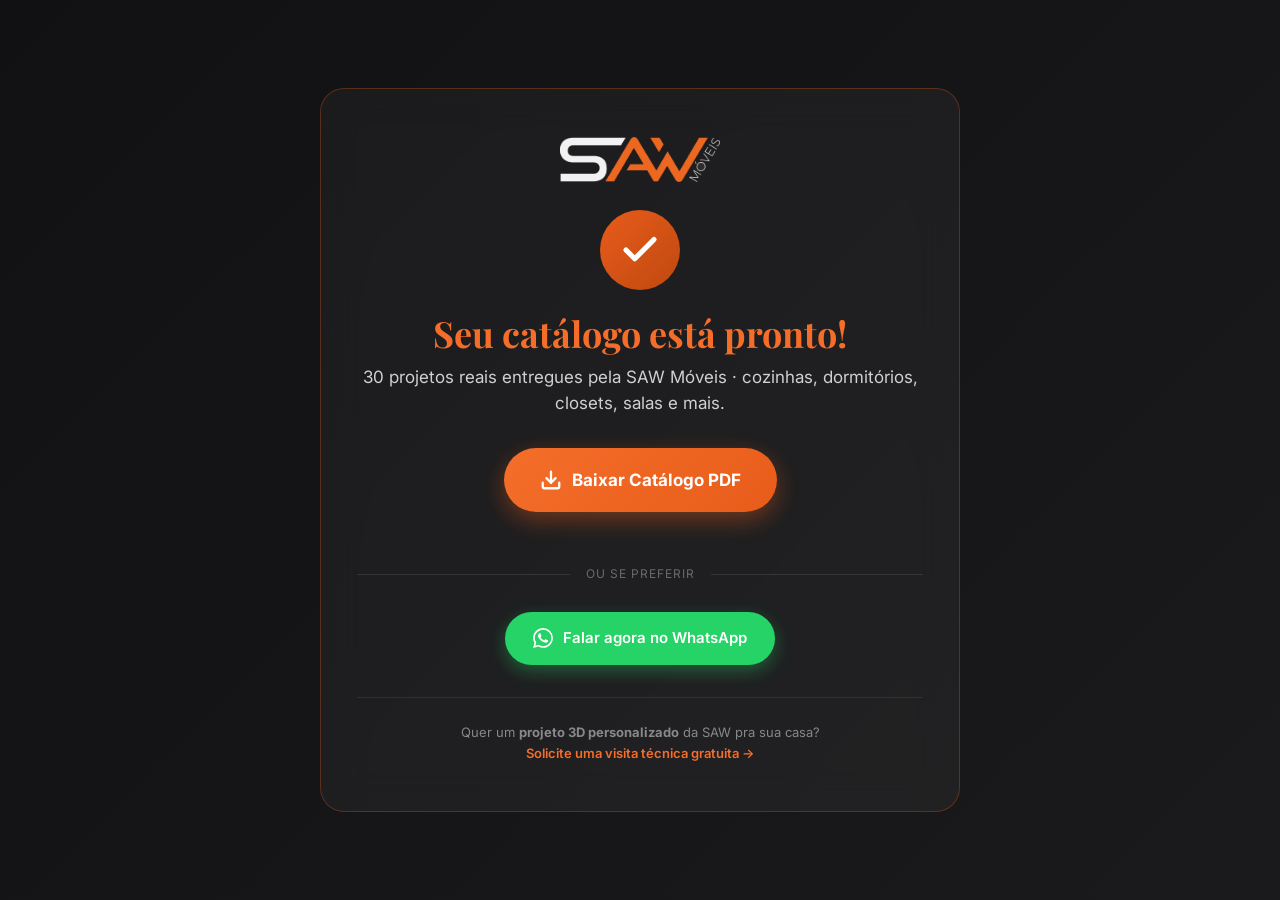
==== catalogo-saw.html @ 10cc6a5c "Initial commit: site SAW Móveis + auto-deploy - index.html, obrigado.html, banner, catálogo HTML - s" ====
<!DOCTYPE html>
<html lang="pt-BR">
<head>
  <meta charset="UTF-8" />
  <meta name="viewport" content="width=device-width, initial-scale=1.0" />
  <title>Seu catálogo está pronto! | SAW Móveis</title>
  <meta name="description" content="Baixe agora o catálogo PDF com 30 projetos da SAW Móveis." />
  <meta name="robots" content="noindex, nofollow" />
  <link rel="icon" type="image/x-icon" href="assets/favicon.ico" />
  <link rel="stylesheet" href="style.css" />
  <link rel="preconnect" href="https://fonts.googleapis.com" />
  <link rel="preconnect" href="https://fonts.gstatic.com" crossorigin />
  <link href="https://fonts.googleapis.com/css2?family=Inter:wght@400;500;600;700;800&family=Playfair+Display:wght@700;800&display=swap" rel="stylesheet" />

  <script async src="https://www.googletagmanager.com/gtag/js?id=G-VTE07M6DXV"></script>
  <script>
    window.dataLayer = window.dataLayer || [];
    function gtag(){ dataLayer.push(arguments); }
    gtag('js', new Date());
    gtag('config', 'G-VTE07M6DXV');
  </script>
  <script>
    !function(f,b,e,v,n,t,s){if(f.fbq)return;n=f.fbq=function(){n.callMethod?
    n.callMethod.apply(n,arguments):n.queue.push(arguments)};if(!f._fbq)f._fbq=n;
    n.push=n;n.loaded=!0;n.version='2.0';n.queue=[];t=b.createElement(e);t.async=!0;
    t.src=v;s=b.getElementsByTagName(e)[0];s.parentNode.insertBefore(t,s)}(window,
    document,'script','https://connect.facebook.net/en_US/fbevents.js');
    fbq('init', '1781211002580448');
    fbq('track', 'PageView');
  </script>

  <style>
    body {
      font-family: 'Inter', sans-serif;
      background: linear-gradient(135deg, #111113 0%, #1A1A1C 100%);
      color: #F4F4F4;
      min-height: 100vh;
      display: flex;
      flex-direction: column;
      align-items: center;
      justify-content: center;
      padding: 20px;
      margin: 0;
    }
    .cat-card {
      max-width: 640px;
      width: 100%;
      background: rgba(255, 255, 255, 0.04);
      border: 1px solid rgba(232, 92, 26, 0.3);
      border-radius: 24px;
      padding: 48px 36px;
      text-align: center;
      backdrop-filter: blur(20px);
    }
    .cat-card__logo { max-width: 160px; margin: 0 auto 28px; display: block; }
    .cat-card__check {
      width: 80px; height: 80px; margin: 0 auto 24px;
      background: linear-gradient(135deg, #E85C1A 0%, #C04810 100%);
      border-radius: 50%;
      display: flex; align-items: center; justify-content: center;
      animation: pop 0.6s cubic-bezier(0.34, 1.56, 0.64, 1);
    }
    @keyframes pop {
      0% { transform: scale(0); }
      70% { transform: scale(1.1); }
      100% { transform: scale(1); }
    }
    h1 {
      font-family: 'Playfair Display', serif;
      font-size: 36px; font-weight: 700; margin: 0 0 12px;
      color: #F46E2A; line-height: 1.1;
    }
    .cat-card__sub {
      font-size: 17px; color: #d0d0d0; margin: 0 0 32px; line-height: 1.5;
    }
    .cat-btn {
      display: inline-flex; align-items: center; justify-content: center; gap: 10px;
      padding: 18px 36px;
      background: linear-gradient(135deg, #F46E2A, #E85C1A);
      color: white; text-decoration: none; border-radius: 50px;
      font-weight: 700; font-size: 17px; border: none; cursor: pointer;
      box-shadow: 0 8px 24px rgba(232,92,26,.4);
      transition: transform .2s, box-shadow .2s;
      margin-bottom: 24px;
    }
    .cat-btn:hover { transform: translateY(-2px); box-shadow: 0 12px 32px rgba(232,92,26,.55); }
    .cat-divider {
      display: flex; align-items: center; gap: 16px; color: #6A6A6A;
      margin: 28px 0; font-size: 12px; text-transform: uppercase; letter-spacing: 1px;
    }
    .cat-divider::before, .cat-divider::after {
      content: ''; flex: 1; height: 1px; background: rgba(255,255,255,.1);
    }
    .cat-whatsapp {
      display: inline-flex; align-items: center; gap: 10px;
      padding: 14px 28px;
      background: #25d366; color: white; text-decoration: none;
      border-radius: 50px; font-weight: 600; font-size: 15px;
      box-shadow: 0 6px 18px rgba(37,211,102,.35);
      transition: transform .2s;
    }
    .cat-whatsapp:hover { transform: translateY(-2px); }
    .cat-extras {
      margin-top: 32px; padding-top: 24px;
      border-top: 1px solid rgba(255,255,255,.08);
      font-size: 13px; color: #888; line-height: 1.6;
    }
    .cat-extras a { color: #F46E2A; text-decoration: none; font-weight: 600; }
  </style>
</head>
<body>

  <div class="cat-card">
    <img src="assets/logo-principal.png" alt="SAW Móveis" class="cat-card__logo" />

    <div class="cat-card__check">
      <svg width="42" height="42" viewBox="0 0 24 24" fill="none" stroke="white" stroke-width="3" stroke-linecap="round" stroke-linejoin="round">
        <polyline points="20 6 9 17 4 12"></polyline>
      </svg>
    </div>

    <h1>Seu catálogo está pronto<span id="nomeUser"></span>!</h1>
    <p class="cat-card__sub">
      30 projetos reais entregues pela SAW Móveis · cozinhas, dormitórios, closets, salas e mais.
    </p>

    <a href="catalogo-saw-moveis.pdf" download="Catalogo-SAW-Moveis.pdf" class="cat-btn" id="btnDownload">
      <svg width="22" height="22" viewBox="0 0 24 24" fill="none" stroke="currentColor" stroke-width="2.5" stroke-linecap="round" stroke-linejoin="round"><path d="M21 15v4a2 2 0 01-2 2H5a2 2 0 01-2-2v-4"/><polyline points="7 10 12 15 17 10"/><line x1="12" y1="15" x2="12" y2="3"/></svg>
      Baixar Catálogo PDF
    </a>

    <div class="cat-divider">ou se preferir</div>

    <a id="btnWhatsApp" href="https://wa.me/551134959479" target="_blank" rel="noopener" class="cat-whatsapp">
      <svg width="20" height="20" viewBox="0 0 24 24" fill="currentColor"><path d="M17.472 14.382c-.297-.149-1.758-.867-2.03-.967-.273-.099-.471-.148-.67.15-.197.297-.767.966-.94 1.164-.173.199-.347.223-.644.075-.297-.15-1.255-.463-2.39-1.475-.883-.788-1.48-1.761-1.653-2.059-.173-.297-.018-.458.13-.606.134-.133.298-.347.446-.52.149-.174.198-.298.298-.497.099-.198.05-.371-.025-.52-.075-.149-.669-1.612-.916-2.207-.242-.579-.487-.5-.669-.51-.173-.008-.371-.01-.57-.01-.198 0-.52.074-.792.372-.272.297-1.04 1.016-1.04 2.479 0 1.462 1.065 2.875 1.213 3.074.149.198 2.096 3.2 5.077 4.487.709.306 1.262.489 1.694.625.712.227 1.36.195 1.871.118.571-.085 1.758-.719 2.006-1.413.248-.694.248-1.289.173-1.413-.074-.124-.272-.198-.57-.347m-5.421 7.403h-.004a9.87 9.87 0 01-5.031-1.378l-.361-.214-3.741.982.998-3.648-.235-.374a9.86 9.86 0 01-1.51-5.26c.001-5.45 4.436-9.884 9.888-9.884 2.64 0 5.122 1.03 6.988 2.898a9.825 9.825 0 012.893 6.994c-.003 5.45-4.437 9.884-9.885 9.884m8.413-18.297A11.815 11.815 0 0012.05 0C5.495 0 .16 5.335.157 11.892c0 2.096.547 4.142 1.588 5.945L.057 24l6.305-1.654a11.882 11.882 0 005.683 1.448h.005c6.554 0 11.89-5.335 11.893-11.893a11.821 11.821 0 00-3.48-8.413z"/></svg>
      Falar agora no WhatsApp
    </a>

    <div class="cat-extras">
      Quer um <strong>projeto 3D personalizado</strong> da SAW pra sua casa?<br />
      <a href="/#formulario">Solicite uma visita técnica gratuita →</a>
    </div>
  </div>

  <script>
    /* Personaliza saudação se nome veio na URL */
    const params = new URLSearchParams(window.location.search);
    const nome = params.get('nome') || '';
    const email = params.get('email') || '';
    const tel = params.get('telefone') || '';
    if (nome && nome !== '(sem nome)') {
      document.getElementById('nomeUser').textContent = ', ' + nome.split(' ')[0];
    }

    /* Pré-preenche WhatsApp */
    let msg = 'Olá! Acabei de baixar o catálogo da SAW Móveis pelo site.\n\n';
    if (nome && nome !== '(sem nome)') msg += '*Nome:* ' + nome + '\n';
    if (email) msg += '*E-mail:* ' + email + '\n';
    if (tel) msg += '*WhatsApp:* ' + tel + '\n';
    msg += '\nGostaria de saber mais sobre um projeto pra minha casa.';
    document.getElementById('btnWhatsApp').href = 'https://wa.me/551134959479?text=' + encodeURIComponent(msg);

    /* Tracking download */
    document.getElementById('btnDownload').addEventListener('click', function() {
      if (typeof fbq !== 'undefined') fbq('trackCustom', 'CatalogDownloaded');
      if (typeof gtag !== 'undefined') gtag('event', 'catalog_pdf_downloaded');
    });

    /* Auto-trigger download em 1.5s pro usuário não precisar clicar */
    setTimeout(() => {
      const link = document.createElement('a');
      link.href = 'catalogo-saw-moveis.pdf';
      link.download = 'Catalogo-SAW-Moveis.pdf';
      link.click();
    }, 1500);
  </script>

</body>
</html>
---- style.css ----
/* =============================================
   SAW MÓVEIS — Design System
   Paleta oficial: laranja #E85C1A · escuro #1A1A1C
   ============================================= */

:root {
  /* Backgrounds escuros */
  --bg:      #111113;
  --bg-2:    #191919;
  --bg-3:    #212123;
  --bg-4:    #2A2A2C;

  /* Laranja oficial da marca */
  --orange:        #E85C1A;
  --orange-2:      #F46E2A;
  --orange-3:      #C04810;
  --orange-light:  #FF8B4E;
  --orange-glow:   rgba(232,92,26,.30);
  --orange-subtle: rgba(232,92,26,.10);
  --orange-border: rgba(232,92,26,.25);

  /* Text */
  --text:   #F4F4F4;
  --text-2: #AAAAAA;
  --text-3: #6A6A6A;
  --text-4: #3A3A3A;

  /* Borders */
  --border:        rgba(255,255,255,.07);
  --border-2:      rgba(255,255,255,.13);
  --border-orange: rgba(232,92,26,.25);

  /* Misc */
  --radius:    12px;
  --radius-lg: 20px;
  --radius-xl: 28px;
  --shadow:    0 2px 8px rgba(0,0,0,.5), 0 8px 32px rgba(0,0,0,.35);
  --shadow-lg: 0 4px 16px rgba(0,0,0,.6), 0 24px 64px rgba(0,0,0,.5);
  --transition: .25s cubic-bezier(.4,0,.2,1);
}

/* ── RESET ── */
*, *::before, *::after { box-sizing: border-box; margin: 0; padding: 0; }
html { scroll-behavior: smooth; }
body {
  font-family: 'Inter', system-ui, -apple-system, sans-serif;
  font-size: 16px;
  background: var(--bg);
  color: var(--text);
  line-height: 1.65;
  overflow-x: hidden;
  -webkit-font-smoothing: antialiased;
  -moz-osx-font-smoothing: grayscale;
}

/* ── UTILITIES ── */
.container { width: 100%; max-width: 1200px; margin: 0 auto; padding: 0 24px; }
.section { padding: 96px 0; }

.gradient-text {
  background: linear-gradient(135deg, var(--orange-light) 0%, var(--orange) 60%, var(--orange-3) 100%);
  -webkit-background-clip: text;
  -webkit-text-fill-color: transparent;
  background-clip: text;
}

.section-tag {
  display: inline-flex;
  align-items: center;
  gap: 6px;
  padding: 5px 14px;
  background: var(--orange-subtle);
  border: 1px solid var(--orange-border);
  border-radius: 100px;
  font-size: .75rem;
  font-weight: 700;
  letter-spacing: .07em;
  text-transform: uppercase;
  color: var(--orange-2);
  margin-bottom: 20px;
}

.section-header { text-align: center; max-width: 660px; margin: 0 auto 64px; }
.section-header h2 {
  font-family: 'Playfair Display', 'Georgia', serif;
  font-size: clamp(2.2rem, 4.5vw, 3.2rem);
  font-weight: 800;
  line-height: 1.12;
  letter-spacing: -.025em;
  margin-bottom: 18px;
}
.section-header p { font-size: 1.1rem; color: var(--text-2); line-height: 1.75; }

/* ── REVEAL ── */
.reveal { opacity: 0; transform: translateY(24px); transition: opacity .65s ease, transform .65s ease; }
.reveal.is-visible { opacity: 1; transform: translateY(0); }

/* ── BUTTONS ── */
.btn {
  display: inline-flex; align-items: center; gap: 8px;
  padding: 10px 20px; border-radius: var(--radius);
  font-size: .9rem; font-weight: 600; cursor: pointer;
  text-decoration: none; border: none; transition: var(--transition);
  white-space: nowrap;
}
.btn--primary {
  background: var(--orange);
  color: #fff;
  box-shadow: 0 0 0 0 var(--orange-glow);
}
.btn--primary:hover {
  background: var(--orange-2);
  box-shadow: 0 0 28px 6px var(--orange-glow);
  transform: translateY(-2px);
}
.btn--ghost {
  background: transparent; color: var(--text-2); border: 1px solid var(--border-2);
}
.btn--ghost:hover { background: var(--bg-3); color: var(--text); border-color: var(--orange-border); }
.btn--outline {
  background: transparent; color: var(--orange); border: 1.5px solid var(--orange-border);
}
.btn--outline:hover { background: var(--orange-subtle); border-color: var(--orange); }
.btn--whatsapp {
  background: rgba(37,211,102,.12); color: #25D366; border: 1px solid rgba(37,211,102,.25);
}
.btn--whatsapp:hover { background: rgba(37,211,102,.22); transform: translateY(-1px); }
.btn--lg { padding: 14px 28px; font-size: 1rem; border-radius: 14px; }
.btn--full { width: 100%; justify-content: center; }

/* ══════════════════════════════
   NAV
══════════════════════════════ */
.nav {
  position: fixed; top: 0; left: 0; right: 0; z-index: 100;
  transition: background var(--transition), border-color var(--transition);
  border-bottom: 1px solid transparent;
}
.nav.scrolled {
  background: rgba(17,17,19,.93);
  backdrop-filter: blur(20px);
  -webkit-backdrop-filter: blur(20px);
  border-bottom-color: var(--border);
}
.nav__inner { display: flex; align-items: center; height: 88px; gap: 28px; }
.nav__logo { display: flex; align-items: center; gap: 0; text-decoration: none; flex-shrink: 0; }
.nav__logo img { height: 84px; width: auto; display: block; }

.nav__links { display: flex; align-items: center; gap: 4px; margin-left: auto; }
.nav__links a {
  color: var(--text-2); text-decoration: none; font-size: .88rem;
  font-weight: 500; padding: 6px 12px; border-radius: 8px; transition: var(--transition);
}
.nav__links a:hover { color: var(--text); background: var(--bg-3); }

.nav__phone {
  display: flex; align-items: center; gap: 6px;
  font-size: .84rem; font-weight: 500; color: var(--text-2);
  margin-left: auto;
}
.nav__phone svg { color: var(--orange-3); flex-shrink: 0; }
.nav__phone a { color: inherit; text-decoration: none; transition: color var(--transition); }
.nav__phone a:hover { color: var(--text); }

.nav__actions { display: flex; align-items: center; gap: 8px; }

.nav__burger {
  display: none; flex-direction: column; gap: 5px;
  background: none; border: none; cursor: pointer; padding: 6px; margin-left: auto;
}
.nav__burger span {
  display: block; width: 22px; height: 2px;
  background: var(--text-2); border-radius: 2px; transition: var(--transition);
}

.nav__mobile {
  display: none; flex-direction: column; gap: 4px;
  padding: 12px 24px 20px;
  border-top: 1px solid var(--orange-border);
  background: rgba(17,17,19,.97);
  backdrop-filter: blur(20px);
}
.nav__mobile a {
  color: var(--text-2); text-decoration: none; font-size: .95rem;
  font-weight: 500; padding: 10px 12px; border-radius: 8px; transition: var(--transition);
}
.nav__mobile a:hover { color: var(--text); background: var(--bg-3); }
.nav__mobile .btn { margin-top: 8px; }
.nav__mobile.is-open { display: flex; }

/* ══════════════════════════════
   HERO
══════════════════════════════ */
.hero {
  position: relative;
  min-height: 100svh;
  display: flex; align-items: center;
  overflow: hidden;
  padding-top: 88px;
}

.hero__img {
  position: absolute; inset: 0;
  background-image: url('fotos/hero-bg.jpg');
  background-size: cover;
  background-position: center;
  z-index: 0;
}
.hero__img::after {
  content: '';
  position: absolute; inset: 0;
  background: linear-gradient(
    105deg,
    rgba(17,17,19,.97) 0%,
    rgba(17,17,19,.85) 45%,
    rgba(17,17,19,.55) 75%,
    rgba(17,17,19,.30) 100%
  );
}

.hero__inner {
  position: relative; z-index: 1;
  display: grid;
  grid-template-columns: 1fr 1fr;
  gap: 64px;
  align-items: center;
  padding: 80px 0;
}

.hero__content { display: flex; flex-direction: column; align-items: flex-start; }

.hero__badge {
  display: inline-flex; align-items: center; gap: 8px;
  padding: 6px 16px;
  background: var(--orange-subtle);
  border: 1px solid var(--orange-border);
  border-radius: 100px;
  font-size: .8rem; font-weight: 500; color: var(--orange-light);
  margin-bottom: 24px;
}
.badge__dot {
  width: 7px; height: 7px; background: var(--orange); border-radius: 50%;
  animation: pulse 2.2s infinite;
}
@keyframes pulse {
  0%,100% { opacity:1; transform:scale(1); box-shadow:0 0 0 0 rgba(232,92,26,.4); }
  50%      { opacity:.7; transform:scale(.85); box-shadow:0 0 0 5px rgba(232,92,26,0); }
}

.hero__title {
  font-family: 'Playfair Display', 'Georgia', serif;
  font-size: clamp(3rem, 5.5vw, 5rem);
  font-weight: 800; line-height: 1.05; letter-spacing: -.035em;
  margin-bottom: 24px;
  text-align: left;
}

.hero__sub {
  font-size: 1.15rem; color: var(--text-2); line-height: 1.8;
  margin-bottom: 36px; max-width: 520px;
}

.hero__cta { display: flex; gap: 12px; flex-wrap: wrap; margin-bottom: 32px; }

.hero__trust { display: flex; flex-direction: column; gap: 10px; }
.trust-row { display: flex; align-items: center; gap: 8px; font-size: .84rem; color: var(--text-3); }
.trust-row svg { color: var(--orange); flex-shrink: 0; }

/* hero card (right side) */
.hero__card-wrap {
  display: flex; flex-direction: column; gap: 16px; align-items: stretch;
}

.hcard {
  background: rgba(33,33,35,.85);
  backdrop-filter: blur(20px);
  border: 1px solid var(--orange-border);
  border-radius: var(--radius-xl);
  padding: 28px;
  box-shadow: var(--shadow-lg), 0 0 60px rgba(232,92,26,.08);
}

.hcard__top { display: flex; align-items: center; justify-content: space-between; margin-bottom: 16px; }
.hcard__rating { display: flex; align-items: center; gap: 8px; }
.stars { color: #F97316; font-size: 1rem; letter-spacing: .05em; }
.rating-val { font-size: 1.1rem; font-weight: 800; }
.rating-source {
  font-size: .8rem; color: var(--text-3);
  background: var(--bg-2); padding: 2px 8px;
  border-radius: 100px; border: 1px solid var(--border);
}
.hcard__tag {
  font-size: .72rem; font-weight: 700;
  color: var(--orange-3); background: var(--orange-subtle);
  padding: 3px 10px; border-radius: 100px;
  border: 1px solid var(--orange-border);
  text-transform: uppercase; letter-spacing: .05em;
}

.hcard__quote {
  font-size: .93rem; color: var(--text-2); line-height: 1.7;
  font-style: italic;
  border-left: 2px solid var(--orange); padding-left: 14px;
  margin-bottom: 16px;
  transition: opacity .4s ease, transform .4s ease;
}

.hcard__author { display: flex; align-items: center; gap: 12px; margin-bottom: 20px;
  transition: opacity .4s ease, transform .4s ease;
}

.hcard__quote.fading,
.hcard__author.fading {
  opacity: 0;
  transform: translateY(6px);
}

/* Indicadores de slide */
.hcard__dots {
  display: flex; gap: 6px; justify-content: center; margin-top: 14px;
}
.hcard__dot {
  width: 6px; height: 6px; border-radius: 50%;
  background: var(--border-2);
  transition: background .3s ease, transform .3s ease;
  cursor: pointer;
}
.hcard__dot.active {
  background: var(--orange);
  transform: scale(1.3);
}
.avatar-circle {
  width: 40px; height: 40px; border-radius: 50%;
  background: var(--orange); display: grid; place-items: center;
  font-size: .78rem; font-weight: 700; color: #fff; flex-shrink: 0;
}
.hcard__author strong { display: block; font-size: .9rem; }
.hcard__author span   { font-size: .78rem; color: var(--text-3); }

.hcard__divider { height: 1px; background: var(--border); margin-bottom: 20px; }

.hcard__stats { display: flex; align-items: center; }
.hstat { flex: 1; display: flex; flex-direction: column; align-items: center; gap: 2px; }
.hstat__num {
  font-size: 1.6rem; font-weight: 900; color: var(--orange);
  letter-spacing: -.03em; font-family: 'Playfair Display', serif;
}
.hstat__label { font-size: .75rem; color: var(--text-3); }
.hstat__sep { width: 1px; height: 36px; background: var(--border); }

/* mini cards abaixo do hcard */
.hero__mini-cards { display: grid; grid-template-columns: 1fr 1fr; gap: 12px; }
.mini-card {
  background: rgba(33,33,35,.85); backdrop-filter: blur(12px);
  border: 1px solid var(--border); border-radius: var(--radius-lg);
  padding: 16px; display: flex; align-items: center; gap: 12px;
}
.mini-card__icon {
  width: 38px; height: 38px; border-radius: 10px;
  background: var(--orange-subtle); display: grid; place-items: center;
  color: var(--orange); flex-shrink: 0;
}
.mini-card strong { display: block; font-size: .85rem; font-weight: 700; }
.mini-card span   { font-size: .75rem; color: var(--text-3); }

/* ══════════════════════════════
   NÚMEROS
══════════════════════════════ */
.numeros {
  background: var(--bg-2);
  border-top: 1px solid var(--orange-border);
  border-bottom: 1px solid var(--border);
  padding: 0;
}
.numeros__grid { display: grid; grid-template-columns: repeat(6, 1fr); }
.numero-card {
  padding: 36px 20px; text-align: center;
  border-right: 1px solid var(--border);
  transition: background var(--transition);
}
.numero-card:last-child { border-right: none; }
.numero-card:hover { background: var(--bg-3); }
.numero-card__val {
  display: block;
  font-family: 'Playfair Display', serif;
  font-size: 2.8rem; font-weight: 800; color: var(--orange);
  line-height: 1; letter-spacing: -.03em;
}
.numero-card__unit {
  display: block; font-size: .75rem; font-weight: 700;
  color: var(--orange-3); text-transform: uppercase;
  letter-spacing: .08em; margin-bottom: 8px;
}
.numero-card__label { display: inline; font-size: 1.2rem; font-weight: 700; color: var(--orange-3); }
.numero-card p { font-size: .78rem; color: var(--text-3); line-height: 1.5; margin-top: 4px; }

/* ══════════════════════════════
   GALERIA / PORTFÓLIO
══════════════════════════════ */
.galeria { background: var(--bg); padding: 96px 0; }

.galeria__mosaic {
  display: grid;
  grid-template-columns: repeat(12, 1fr);
  grid-template-rows: 260px 260px;
  gap: 12px;
}

.gal-item {
  position: relative; overflow: hidden; border-radius: var(--radius-lg);
  cursor: pointer;
}
.gal-item:nth-child(1) { grid-column: span 5; grid-row: span 2; } /* grande esquerda */
.gal-item:nth-child(2) { grid-column: span 4; grid-row: span 1; }
.gal-item:nth-child(3) { grid-column: span 3; grid-row: span 1; }
.gal-item:nth-child(4) { grid-column: span 3; grid-row: span 1; }
.gal-item:nth-child(5) { grid-column: span 4; grid-row: span 1; }
.gal-item:nth-child(6) { grid-column: span 5; grid-row: span 1; display: none; }

.gal-item img {
  width: 100%; height: 100%; object-fit: cover;
  transition: transform .6s ease;
  display: block;
}
.gal-item:hover img { transform: scale(1.06); }

.gal-item__overlay {
  position: absolute; inset: 0;
  background: linear-gradient(to top, rgba(17,17,19,.85) 0%, transparent 60%);
  opacity: 0; transition: opacity var(--transition);
  display: flex; align-items: flex-end; padding: 20px;
}
.gal-item:hover .gal-item__overlay { opacity: 1; }
.gal-item__label {
  font-size: .85rem; font-weight: 700; color: #fff;
  display: flex; align-items: center; gap: 6px;
}
.gal-item__label span {
  width: 6px; height: 6px; background: var(--orange);
  border-radius: 50%; flex-shrink: 0;
}

.galeria__cta {
  text-align: center;
  margin-top: 32px;
}

/* ══════════════════════════════
   SEGMENTOS
══════════════════════════════ */
.segmentos { background: var(--bg-2); }
.segmentos__grid { display: grid; grid-template-columns: repeat(4, 1fr); gap: 16px; }
.seg-card {
  padding: 24px; background: var(--bg-3);
  border: 1px solid var(--border); border-radius: var(--radius-lg);
  transition: border-color var(--transition), transform var(--transition), box-shadow var(--transition);
  display: flex; flex-direction: column; gap: 10px; overflow: hidden;
}
.seg-card:hover {
  border-color: var(--orange-border);
  transform: translateY(-3px);
  box-shadow: 0 8px 32px rgba(232,92,26,.08);
}
.seg-card--highlight {
  background: linear-gradient(160deg, rgba(232,92,26,.12), rgba(192,72,16,.05));
  border-color: var(--orange-border);
}
.seg-card__img {
  height: 140px; border-radius: var(--radius);
  overflow: hidden; margin: -24px -24px 0; flex-shrink: 0;
}
.seg-card__img img { width: 100%; height: 100%; object-fit: cover; transition: transform .5s ease; }
.seg-card:hover .seg-card__img img { transform: scale(1.07); }
.seg-card__icon {
  width: 46px; height: 46px; border-radius: 12px;
  display: grid; place-items: center; flex-shrink: 0;
}
.seg-card__icon--orange { background: var(--orange-subtle); color: var(--orange); }
.seg-card__icon--dark   { background: var(--orange); color: #fff; }
.seg-card h3 { font-size: .96rem; font-weight: 700; letter-spacing: -.01em; line-height: 1.3; }
.seg-card p  { font-size: .83rem; color: var(--text-2); line-height: 1.6; flex: 1; }
.seg-card__case {
  font-size: .73rem; font-weight: 600; color: var(--orange-3);
  background: var(--orange-subtle); padding: 4px 10px;
  border-radius: 100px; border: 1px solid var(--orange-border); width: fit-content;
}
.seg-card__cta { font-size: .84rem; font-weight: 600; color: var(--orange); text-decoration: none; transition: color var(--transition); }
.seg-card__cta:hover { color: var(--orange-light); }

/* ══════════════════════════════
   PROCESSO
══════════════════════════════ */
.processo { background: var(--bg); }

/* 2-column layout: timeline left, image right */
.processo__layout {
  display: grid; grid-template-columns: 1fr 420px; gap: 80px; align-items: start;
}

.processo__steps { display: flex; flex-direction: column; gap: 0; }

.passo {
  display: flex; gap: 20px; padding: 24px 0;
  border-bottom: 1px solid var(--border);
  transition: background var(--transition);
}
.passo:last-child { border-bottom: none; }

.passo__left { display: flex; flex-direction: column; align-items: center; flex-shrink: 0; }
.passo__num {
  width: 48px; height: 48px; border-radius: 50%;
  background: var(--orange-subtle); border: 1.5px solid var(--orange-border);
  display: grid; place-items: center;
  font-size: .78rem; font-weight: 800; color: var(--orange);
  letter-spacing: .05em; transition: background var(--transition), color var(--transition);
}
.passo:hover .passo__num { background: var(--orange); color: #fff; border-color: var(--orange); }
.passo__vline {
  width: 1px; flex: 1; min-height: 16px;
  background: linear-gradient(180deg, var(--orange-border), transparent);
  margin-top: 6px;
}
.passo:last-child .passo__vline { display: none; }

.passo__content h3 { font-size: .95rem; font-weight: 700; margin-bottom: 6px; letter-spacing: -.01em; }
.passo__content p  { font-size: .84rem; color: var(--text-2); line-height: 1.65; }

.processo__visual { position: sticky; top: 100px; }
.processo__visual img {
  width: 100%; aspect-ratio: 3/4; object-fit: cover;
  border-radius: var(--radius-xl);
  border: 1px solid var(--border);
  box-shadow: var(--shadow-lg);
}
.processo__prazo {
  margin-top: 16px;
  background: linear-gradient(135deg, var(--orange-subtle), transparent);
  border: 1px solid var(--orange-border);
  border-radius: var(--radius-lg); padding: 20px 24px;
  display: flex; align-items: center; gap: 16px;
}
.prazo-card__num {
  font-family: 'Playfair Display', serif;
  font-size: 3rem; font-weight: 800; color: var(--orange); line-height: 1;
}
.prazo-card strong { display: block; font-size: .95rem; font-weight: 700; margin-bottom: 2px; }
.prazo-card p { font-size: .82rem; color: var(--text-2); line-height: 1.5; }

/* ══════════════════════════════
   DIFERENCIAIS
══════════════════════════════ */
.diferenciais { background: var(--bg-2); }
.diferenciais__grid {
  display: grid; grid-template-columns: repeat(5, 1fr);
  gap: 1px; background: var(--border);
  border: 1px solid var(--border); border-radius: var(--radius-lg); overflow: hidden;
}
.dif-card { padding: 28px 22px; background: var(--bg-2); display: flex; flex-direction: column; gap: 10px; transition: background var(--transition); }
.dif-card:hover { background: var(--bg-3); }
.dif-card__num {
  font-family: 'Playfair Display', serif;
  font-size: 2rem; font-weight: 800; color: var(--border-2); line-height: 1;
  transition: color var(--transition);
}
.dif-card:hover .dif-card__num { color: var(--orange); }
.dif-card h3 { font-size: .88rem; font-weight: 700; letter-spacing: -.01em; line-height: 1.3; }
.dif-card p  { font-size: .81rem; color: var(--text-2); line-height: 1.6; }

/* ══════════════════════════════
   DEPOIMENTOS
══════════════════════════════ */
.depoimentos { background: var(--bg); }
.google-rating {
  display: flex; align-items: center; justify-content: center;
  gap: 8px; margin-top: 12px; font-size: .88rem; color: var(--text-2);
}
.depo-stars { color: #F97316; letter-spacing: .05em; font-size: .95rem; }
.google-rating strong { font-size: 1.1rem; font-weight: 800; color: var(--text); }

.depoimentos__grid { display: grid; grid-template-columns: repeat(3, 1fr); gap: 16px; align-items: start; }
.depo-card {
  padding: 28px; background: var(--bg-3);
  border: 1px solid var(--border); border-radius: var(--radius-lg);
  display: flex; flex-direction: column; gap: 14px; transition: border-color var(--transition);
}
.depo-card:hover { border-color: var(--orange-border); }
.depo-card--featured {
  background: linear-gradient(160deg, rgba(232,92,26,.10), rgba(192,72,16,.04));
  border-color: var(--orange-border);
  box-shadow: 0 0 40px rgba(232,92,26,.07);
  transform: scale(1.02);
}
.depo-card__stars { color: #F97316; font-size: .88rem; letter-spacing: .08em; }
.depo-card p { font-size: .9rem; color: var(--text-2); line-height: 1.7; font-style: italic; }
.depo-card__author { display: flex; align-items: center; gap: 10px; margin-top: auto; }
.avatar-pill {
  width: 38px; height: 38px; border-radius: 50%;
  background: var(--orange); display: grid; place-items: center;
  font-size: .75rem; font-weight: 700; color: #fff; flex-shrink: 0;
}
.depo-card__author strong { display: block; font-size: .88rem; font-weight: 700; }
.depo-card__author span   { font-size: .76rem; color: var(--text-3); }

/* ══════════════════════════════
   ORÇAMENTO / CTA
══════════════════════════════ */
.orcamento { background: var(--bg-2); }
.orcamento__card {
  background: var(--bg-3); border: 1px solid var(--orange-border);
  border-radius: var(--radius-xl); display: grid; grid-template-columns: 1fr 1fr;
  overflow: hidden; position: relative;
  box-shadow: 0 0 80px rgba(232,92,26,.08);
}
.orcamento__orb { position: absolute; border-radius: 50%; filter: blur(70px); pointer-events: none; }
.orcamento__orb--1 {
  width: 400px; height: 400px;
  background: radial-gradient(circle, rgba(232,92,26,.18) 0%, transparent 70%);
  top: -150px; left: -100px;
}
.orcamento__orb--2 {
  width: 300px; height: 300px;
  background: radial-gradient(circle, rgba(232,92,26,.10) 0%, transparent 70%);
  bottom: -100px; right: 0;
}
.orcamento__content {
  padding: 60px 48px; position: relative; border-right: 1px solid var(--orange-border);
}
.orcamento__content h2 {
  font-family: 'Playfair Display', serif;
  font-size: clamp(1.8rem, 3vw, 2.4rem); font-weight: 800;
  line-height: 1.2; letter-spacing: -.03em; margin-bottom: 16px;
}
.orcamento__content > p { font-size: 1rem; color: var(--text-2); line-height: 1.7; margin-bottom: 28px; }
.orcamento__actions { display: flex; gap: 12px; flex-wrap: wrap; margin-bottom: 12px; }
.orcamento__note { font-size: .82rem; color: var(--text-3); }
.orcamento__info { padding: 60px 48px; display: flex; flex-direction: column; gap: 28px; justify-content: center; }
.info-item { display: flex; align-items: flex-start; gap: 14px; }
.info-item svg { color: var(--orange-3); flex-shrink: 0; margin-top: 2px; }
.info-item strong { display: block; font-size: .85rem; font-weight: 700; margin-bottom: 2px; }
.info-item span   { font-size: .83rem; color: var(--text-2); line-height: 1.5; }

/* ══════════════════════════════
   FOOTER
══════════════════════════════ */
.footer { background: var(--bg); border-top: 1px solid var(--border); }
.footer__inner { display: grid; grid-template-columns: 1.2fr 2fr; gap: 64px; padding: 60px 24px 48px; }
.footer__brand .nav__logo { margin-bottom: 14px; }
.footer__brand p { font-size: .87rem; color: var(--text-3); line-height: 1.7; font-style: italic; margin-bottom: 14px; }
.footer__google { display: flex; align-items: center; gap: 6px; font-size: .8rem; color: var(--text-3); }
.stars-sm { color: #F97316; font-size: .85rem; }
.footer__links { display: grid; grid-template-columns: repeat(3, 1fr); gap: 32px; }
.footer__col { display: flex; flex-direction: column; gap: 10px; }
.footer__col strong { font-size: .78rem; font-weight: 700; color: var(--orange-3); text-transform: uppercase; letter-spacing: .08em; margin-bottom: 6px; }
.footer__col a { font-size: .85rem; color: var(--text-3); text-decoration: none; transition: color var(--transition); }
.footer__col a:hover { color: var(--text-2); }
.footer__bottom { display: flex; align-items: center; justify-content: space-between; padding: 20px 24px; border-top: 1px solid var(--border); font-size: .8rem; color: var(--text-4); }

/* ══════════════════════════════
   URGENCY BAR
══════════════════════════════ */
.urgency-bar {
  background: var(--orange-3);
  color: #fff;
  text-align: center;
  padding: 10px 24px;
  font-size: .82rem;
  font-weight: 500;
  position: relative;
  z-index: 101;
  letter-spacing: .01em;
}
.urgency-bar a {
  color: #fff;
  font-weight: 700;
  text-decoration: underline;
  text-underline-offset: 2px;
  margin-left: 6px;
}
.urgency-bar a:hover { opacity: .85; }

/* ══════════════════════════════
   HERO MINI-FORM
══════════════════════════════ */
.hero__form {
  background: rgba(20,20,22,.92);
  backdrop-filter: blur(16px);
  -webkit-backdrop-filter: blur(16px);
  border: 1px solid var(--orange-border);
  border-radius: 16px;
  padding: 22px 24px 18px;
  margin-top: 32px;
}
.hero__form-label {
  display: block;
  font-size: .72rem;
  font-weight: 700;
  text-transform: uppercase;
  letter-spacing: .08em;
  color: var(--orange-2);
  margin-bottom: 13px;
}
.hero__form-fields {
  display: grid;
  grid-template-columns: 1fr 1fr;
  gap: 10px;
}
.hero__form-fields input,
.hero__form-fields select {
  background: var(--bg-3);
  border: 1px solid var(--border-2);
  border-radius: 10px;
  padding: 13px 14px;
  font-size: .88rem;
  font-family: inherit;
  color: var(--text);
  outline: none;
  transition: border-color var(--transition), box-shadow var(--transition);
  width: 100%;
}
.hero__form-fields input::placeholder { color: var(--text-3); }
.hero__form-fields input:focus,
.hero__form-fields select:focus {
  border-color: var(--orange);
  box-shadow: 0 0 0 3px rgba(232,92,26,.12);
}
.hero__form-fields select {
  appearance: none; -webkit-appearance: none; cursor: pointer;
  background-image: url("data:image/svg+xml,%3Csvg xmlns='http://www.w3.org/2000/svg' width='12' height='12' viewBox='0 0 24 24' fill='none' stroke='%236A6A6A' stroke-width='2.5'%3E%3Cpolyline points='6 9 12 15 18 9'/%3E%3C/svg%3E");
  background-repeat: no-repeat; background-position: right 12px center; background-size: 13px;
  padding-right: 36px;
}
.hero__form-fields select option { background: var(--bg-2); }
.hero__form-fields .btn { grid-column: span 2; justify-content: center; padding: 14px; }
.hero__form-note {
  display: flex; gap: 16px; flex-wrap: wrap;
  margin-top: 11px; font-size: .71rem; color: var(--text-3);
}

/* ══════════════════════════════
   WHATSAPP FLUTUANTE
══════════════════════════════ */
.whatsapp-float {
  position: fixed; bottom: 28px; right: 28px; z-index: 998;
  background: #25D366; color: #fff;
  border-radius: 50px; padding: 14px 22px;
  display: flex; align-items: center; gap: 10px;
  font-weight: 700; font-size: .88rem;
  text-decoration: none;
  box-shadow: 0 4px 20px rgba(37,211,102,.45), 0 2px 8px rgba(0,0,0,.3);
  transition: transform .2s ease, box-shadow .2s ease;
  animation: wa-glow 3s ease-in-out infinite;
}
.whatsapp-float:hover {
  transform: translateY(-3px) scale(1.04);
  box-shadow: 0 8px 36px rgba(37,211,102,.6);
}
@keyframes wa-glow {
  0%,100% { box-shadow: 0 4px 20px rgba(37,211,102,.45), 0 2px 8px rgba(0,0,0,.3); }
  50%      { box-shadow: 0 4px 36px rgba(37,211,102,.7),  0 2px 8px rgba(0,0,0,.3); }
}

/* ══════════════════════════════
   FAQ
══════════════════════════════ */
.faq { background: var(--bg); }
.faq__list { max-width: 780px; margin: 0 auto; display: flex; flex-direction: column; gap: 3px; }
.faq__item {
  background: var(--bg-2);
  border: 1px solid var(--border);
  border-radius: var(--radius);
  overflow: hidden;
  transition: border-color var(--transition);
}
.faq__item:hover,
.faq__item[open] { border-color: var(--orange-border); }
.faq__item summary {
  padding: 20px 24px; font-size: .97rem; font-weight: 600;
  cursor: pointer; display: flex; justify-content: space-between; align-items: center;
  list-style: none; user-select: none; gap: 16px;
}
.faq__item summary::-webkit-details-marker { display: none; }
.faq__item summary::after {
  content: '+'; font-size: 1.4rem; color: var(--orange); font-weight: 300;
  flex-shrink: 0; transition: transform .3s ease;
}
.faq__item[open] summary::after { transform: rotate(45deg); }
.faq__body {
  padding: 0 24px 22px; font-size: .92rem;
  color: var(--text-2); line-height: 1.78;
  border-top: 1px solid var(--border);
  padding-top: 16px;
}

/* ══════════════════════════════
   FORMULÁRIO DE PROJETO
══════════════════════════════ */
.formulario { background: var(--bg); }

.formulario__card {
  background: var(--bg-2);
  border: 1px solid var(--orange-border);
  border-radius: var(--radius-xl);
  display: grid;
  grid-template-columns: 1fr 1.7fr;
  overflow: hidden;
  box-shadow: 0 0 80px rgba(232,92,26,.06);
}

.formulario__left {
  padding: 56px 44px;
  background: linear-gradient(160deg, rgba(232,92,26,.12), rgba(17,17,19,0));
  border-right: 1px solid var(--orange-border);
  display: flex;
  flex-direction: column;
  gap: 24px;
  justify-content: center;
}

.formulario__left h3 {
  font-family: 'Playfair Display', serif;
  font-size: clamp(1.5rem, 2.5vw, 1.9rem);
  font-weight: 800;
  line-height: 1.25;
  letter-spacing: -.02em;
}

.formulario__left > p {
  font-size: .95rem;
  color: var(--text-2);
  line-height: 1.75;
}

.form-trust { display: flex; flex-direction: column; gap: 14px; margin-top: 8px; }
.form-trust-item {
  display: flex;
  align-items: center;
  gap: 10px;
  font-size: .88rem;
  color: var(--text-2);
}
.form-trust-item svg { color: var(--orange); flex-shrink: 0; }

.formulario__form {
  padding: 56px 48px;
  display: flex;
  flex-direction: column;
  gap: 18px;
}

.form-row { display: grid; grid-template-columns: 1fr 1fr; gap: 16px; }

.form-group { display: flex; flex-direction: column; gap: 7px; }

.form-group label {
  font-size: .75rem;
  font-weight: 700;
  color: var(--text-3);
  text-transform: uppercase;
  letter-spacing: .06em;
}

.form-group input,
.form-group select,
.form-group textarea {
  background: var(--bg-3);
  border: 1px solid var(--border-2);
  border-radius: var(--radius);
  padding: 13px 16px;
  font-size: .95rem;
  font-family: inherit;
  color: var(--text);
  transition: border-color var(--transition), box-shadow var(--transition);
  outline: none;
  width: 100%;
}

.form-group input::placeholder,
.form-group textarea::placeholder { color: var(--text-3); }

.form-group input:focus,
.form-group select:focus,
.form-group textarea:focus {
  border-color: var(--orange);
  box-shadow: 0 0 0 3px rgba(232,92,26,.12);
}

.form-group select {
  cursor: pointer;
  appearance: none;
  -webkit-appearance: none;
  background-image: url("data:image/svg+xml,%3Csvg xmlns='http://www.w3.org/2000/svg' width='12' height='12' viewBox='0 0 24 24' fill='none' stroke='%236A6A6A' stroke-width='2.5' stroke-linecap='round' stroke-linejoin='round'%3E%3Cpolyline points='6 9 12 15 18 9'/%3E%3C/svg%3E");
  background-repeat: no-repeat;
  background-position: right 14px center;
  background-size: 14px;
  padding-right: 40px;
}

.form-group select option { background: var(--bg-2); color: var(--text); }

.form-group textarea { resize: vertical; min-height: 120px; line-height: 1.6; }

/* Upload de arquivo */
.file-upload {
  display: flex;
  flex-direction: column;
  align-items: center;
  justify-content: center;
  gap: 6px;
  padding: 22px 20px;
  background: var(--bg-3);
  border: 2px dashed var(--border-2);
  border-radius: var(--radius);
  cursor: pointer;
  transition: border-color var(--transition), background var(--transition);
  text-align: center;
  color: var(--text-2);
}
.file-upload:hover {
  border-color: var(--orange);
  background: var(--orange-subtle);
  color: var(--text);
}
.file-upload svg { color: var(--orange); margin-bottom: 2px; }
.file-upload span { font-size: .9rem; font-weight: 500; }
.file-upload small { font-size: .75rem; color: var(--text-3); }
.file-upload.has-file {
  border-color: var(--orange);
  background: var(--orange-subtle);
}
.file-upload.has-file span { color: var(--orange); font-weight: 600; }

.form-disclaimer {
  font-size: .77rem;
  color: var(--text-3);
  text-align: center;
  margin-top: -4px;
}

/* ══════════════════════════════
   VÍDEO
══════════════════════════════ */
.video-section { background: var(--bg-2); }

.video-wrap {
  position: relative;
  border-radius: var(--radius-xl);
  overflow: hidden;
  aspect-ratio: 16/9;
  background: var(--bg-3);
  border: 1px solid var(--border);
  box-shadow: var(--shadow-lg);
  margin-bottom: 40px;
}
.video-wrap iframe {
  position: absolute; inset: 0;
  width: 100%; height: 100%;
  border: none;
}

/* Placeholder enquanto não há vídeo */
.video-placeholder {
  position: absolute; inset: 0;
  display: flex; align-items: center; justify-content: center;
  background: var(--bg-3);
  border-radius: var(--radius-xl);
}
.video-placeholder__inner {
  display: flex; flex-direction: column; align-items: center; gap: 14px;
  text-align: center; padding: 40px;
}
.video-placeholder__icon {
  width: 72px; height: 72px; border-radius: 50%;
  background: var(--orange-subtle); border: 1.5px solid var(--orange-border);
  display: grid; place-items: center;
  font-size: 1.8rem; color: var(--orange);
}
.video-placeholder__inner strong { font-size: 1.1rem; color: var(--text); }
.video-placeholder__inner span  { font-size: .85rem; color: var(--text-3); max-width: 340px; line-height: 1.6; }

.video-trust {
  display: flex; align-items: center; justify-content: center;
  gap: 0; background: var(--bg-3);
  border: 1px solid var(--border); border-radius: var(--radius-lg);
  overflow: hidden;
}
.vtrust-item {
  flex: 1; padding: 22px 16px; text-align: center;
  display: flex; flex-direction: column; gap: 4px;
}
.vtrust-num {
  font-family: 'Playfair Display', serif;
  font-size: 1.7rem; font-weight: 800; color: var(--orange);
  line-height: 1; letter-spacing: -.03em;
}
.vtrust-label { font-size: .75rem; color: var(--text-3); }
.vtrust-sep { width: 1px; background: var(--border); align-self: stretch; }

/* ══════════════════════════════
   FORMULÁRIO SIMPLIFICADO
══════════════════════════════ */
.formulario__simples {
  display: grid;
  grid-template-columns: 1.4fr 1fr;
  gap: 48px;
  align-items: start;
  max-width: 1000px;
  margin: 0 auto;
}

.form-simples {
  background: var(--bg-2);
  border: 1px solid var(--orange-border);
  border-radius: var(--radius-xl);
  padding: 40px;
  box-shadow: 0 0 60px rgba(232,92,26,.06);
}

.form-simples__fields {
  display: grid;
  grid-template-columns: 1fr 1fr;
  gap: 16px;
  margin-bottom: 20px;
}
.form-group--full { grid-column: span 2; }

.form-simples__btn {
  font-size: 1.05rem;
  padding: 16px 28px;
  margin-bottom: 16px;
}

.form-simples__trust {
  display: flex; gap: 16px; flex-wrap: wrap;
  font-size: .76rem; color: var(--text-3);
  justify-content: center;
}

/* Coluna lateral do formulário */
.form-simples__aside {
  display: flex; flex-direction: column; gap: 24px;
}

.aside-trust {
  background: var(--bg-2);
  border: 1px solid var(--border);
  border-radius: var(--radius-lg);
  padding: 28px;
}
.aside-stars {
  display: flex; align-items: center; gap: 8px;
  color: #F97316; font-size: .95rem; margin-bottom: 14px;
}
.aside-stars strong { color: var(--text); font-size: 1.1rem; font-weight: 800; }
.aside-stars span   { color: var(--text-3); font-size: .8rem; }
.aside-trust blockquote {
  font-size: .9rem; color: var(--text-2); line-height: 1.7;
  font-style: italic; border-left: 2px solid var(--orange);
  padding-left: 14px; margin-bottom: 16px;
}
.aside-author { display: flex; align-items: center; gap: 10px; }
.aside-author strong { display: block; font-size: .88rem; font-weight: 700; }
.aside-author span   { font-size: .76rem; color: var(--text-3); }

.aside-stats {
  display: grid; grid-template-columns: 1fr 1fr; gap: 12px;
}
.aside-stat {
  background: var(--bg-2); border: 1px solid var(--border);
  border-radius: var(--radius); padding: 16px;
  display: flex; flex-direction: column; gap: 3px;
  transition: border-color var(--transition);
}
.aside-stat:hover { border-color: var(--orange-border); }
.aside-stat strong {
  font-family: 'Playfair Display', serif;
  font-size: 1.3rem; font-weight: 800; color: var(--orange); line-height: 1;
}
.aside-stat span { font-size: .76rem; color: var(--text-3); }

.aside-whatsapp {
  display: flex; align-items: center; gap: 10px;
  padding: 14px 20px; border-radius: var(--radius-lg);
  background: rgba(37,211,102,.10); border: 1px solid rgba(37,211,102,.25);
  color: #25D366; font-size: .88rem; font-weight: 600;
  text-decoration: none; transition: background var(--transition);
}
.aside-whatsapp:hover { background: rgba(37,211,102,.18); }

/* ══════════════════════════════
   RESPONSIVE
══════════════════════════════ */
@media (max-width: 1100px) {
  .hero__inner { gap: 40px; }
  .numeros__grid { grid-template-columns: repeat(3, 1fr); }
  .numero-card:nth-child(3) { border-right: none; }
  .numero-card { border-bottom: 1px solid var(--border); }
  .segmentos__grid { grid-template-columns: repeat(2, 1fr); }
  .diferenciais__grid { grid-template-columns: repeat(2, 1fr); }
  .processo__layout { grid-template-columns: 1fr; }
  .processo__visual { display: none; }
  .formulario__simples { grid-template-columns: 1fr; gap: 32px; }
  .form-simples__aside { display: grid; grid-template-columns: 1fr 1fr; gap: 16px; }
  .aside-trust { grid-column: span 2; }
}

@media (max-width: 900px) {
  .nav__links, .nav__actions, .nav__phone { display: none; }
  .nav__burger { display: flex; }
  .video-trust { flex-wrap: wrap; }
  .vtrust-sep { display: none; }
  .vtrust-item { flex: 0 0 50%; border-bottom: 1px solid var(--border); }
  .vtrust-item:last-child, .vtrust-item:nth-last-child(2) { border-bottom: none; }
  .form-simples__aside { grid-template-columns: 1fr; }
  .aside-trust { grid-column: span 1; }
  .hero__inner { grid-template-columns: 1fr; gap: 40px; padding: 60px 0; }
  .hero__img::after { background: rgba(17,17,19,.88); }
  .hero__content { align-items: center; text-align: center; }
  .hero__title { font-size: clamp(2.5rem, 7vw, 3.5rem); text-align: center; }
  .hero__sub { text-align: center; }
  .hero__cta { justify-content: center; }
  .hero__trust { align-items: center; }
  .hero__card-wrap { display: none; }
  .galeria__mosaic { grid-template-rows: 200px 200px; }
  .gal-item:nth-child(1) { grid-column: span 6; grid-row: span 1; }
  .gal-item:nth-child(2) { grid-column: span 6; }
  .gal-item:nth-child(3) { grid-column: span 4; }
  .gal-item:nth-child(4) { grid-column: span 4; }
  .gal-item:nth-child(5) { grid-column: span 4; }
  .depoimentos__grid { grid-template-columns: 1fr; }
  .depo-card--featured { transform: none; }
  .orcamento__card { grid-template-columns: 1fr; }
  .orcamento__content { border-right: none; border-bottom: 1px solid var(--orange-border); padding: 40px 28px; }
  .orcamento__info { padding: 36px 28px; }
  .formulario__card { grid-template-columns: 1fr; }
  .formulario__left { border-right: none; border-bottom: 1px solid var(--orange-border); padding: 40px 28px; }
  .formulario__form { padding: 40px 28px; }
  .footer__inner { grid-template-columns: 1fr; gap: 36px; }
  .footer__links { grid-template-columns: repeat(2, 1fr); }
}

@media (max-width: 640px) {
  .whatsapp-float { padding: 14px; border-radius: 50%; }
  .whatsapp-float span { display: none; }
  .form-simples { padding: 28px 20px; }
  .form-simples__fields { grid-template-columns: 1fr; }
  .form-group--full { grid-column: span 1; }
  .aside-stats { grid-template-columns: 1fr 1fr; }
  .section { padding: 64px 0; }
  .hero { padding-top: 88px; }
  .hero__cta { flex-direction: column; align-items: stretch; }
  .numeros__grid { grid-template-columns: 1fr 1fr; }
  .segmentos__grid { grid-template-columns: 1fr; }
  .diferenciais__grid { grid-template-columns: 1fr; }
  .galeria__mosaic { grid-template-columns: 1fr 1fr; grid-template-rows: auto; }
  .gal-item { grid-column: span 1 !important; grid-row: span 1 !important; height: 180px; }
  .footer__links { grid-template-columns: 1fr; }
  .footer__bottom { flex-direction: column; gap: 6px; text-align: center; }
  .hero__mini-cards { grid-template-columns: 1fr; }
  .form-row { grid-template-columns: 1fr; }
  .formulario__form { padding: 32px 20px; }
  .formulario__left { padding: 32px 20px; }
}

/* ═══════════════════════════════════════════════════════════
   GALERIA EXPANDIDA COM FILTROS
   ═══════════════════════════════════════════════════════════ */
.galeria__filters {
  display: flex; flex-wrap: wrap; gap: 10px;
  justify-content: center; margin: 0 auto 36px;
}
.gal-filter {
  background: var(--bg-3); color: var(--text-2);
  border: 1px solid var(--border);
  padding: 10px 18px; border-radius: 50px;
  font-size: 14px; font-weight: 500; cursor: pointer;
  transition: var(--transition); font-family: inherit;
}
.gal-filter:hover { border-color: var(--orange-border); color: var(--text); background: var(--bg-4); }
.gal-filter.is-active { background: var(--orange); color: white; border-color: var(--orange); }
.galeria__grid {
  display: grid; grid-template-columns: repeat(4, 1fr);
  gap: 16px; margin-bottom: 40px;
}
.galeria__grid .gal-item {
  position: relative; aspect-ratio: 1;
  border-radius: var(--radius); overflow: hidden;
  cursor: zoom-in; background: var(--bg-3);
  transition: transform var(--transition);
  grid-column: auto !important; grid-row: auto !important; height: auto !important;
}
.galeria__grid .gal-item:hover { transform: translateY(-4px); }
.galeria__grid .gal-item img {
  width: 100%; height: 100%; object-fit: cover;
  transition: transform .4s cubic-bezier(.4,0,.2,1);
}
.galeria__grid .gal-item:hover img { transform: scale(1.05); }
.galeria__grid .gal-item__overlay {
  position: absolute; inset: 0;
  background: linear-gradient(180deg, transparent 50%, rgba(0,0,0,.85) 100%);
  display: flex; align-items: flex-end; justify-content: center;
  padding: 16px; opacity: 0; transition: opacity var(--transition);
}
.galeria__grid .gal-item:hover .gal-item__overlay { opacity: 1; }
.galeria__grid .gal-item__label {
  color: white; font-weight: 600; font-size: 13px;
  letter-spacing: .3px; text-transform: uppercase;
}
.galeria__grid .gal-item.is-hidden { display: none; }
.galeria__empty {
  text-align: center; padding: 60px 20px;
  color: var(--text-2); background: var(--bg-2);
  border-radius: var(--radius-lg); margin-bottom: 32px;
}
.galeria__cta {
  display: flex; flex-wrap: wrap; gap: 14px;
  justify-content: center; margin-top: 36px;
}
@media (max-width: 980px) {
  .galeria__grid { grid-template-columns: repeat(3, 1fr); gap: 12px; }
}
@media (max-width: 640px) {
  .galeria__grid { grid-template-columns: repeat(2, 1fr); gap: 10px; }
  .gal-filter { padding: 8px 14px; font-size: 13px; }
}

/* ═══════════════════════════════════════════════════════════
   LIGHTBOX
   ═══════════════════════════════════════════════════════════ */
.lightbox {
  position: fixed; inset: 0;
  background: rgba(0,0,0,.95); z-index: 9999;
  display: none; align-items: center; justify-content: center;
  padding: 40px; cursor: zoom-out; animation: lbFade .25s ease;
}
.lightbox.is-open { display: flex; }
@keyframes lbFade { from { opacity: 0; } to { opacity: 1; } }
.lightbox img {
  max-width: 100%; max-height: 90vh;
  border-radius: var(--radius); box-shadow: var(--shadow-lg);
}
.lightbox__close {
  position: absolute; top: 24px; right: 24px;
  background: rgba(255,255,255,.1); border: none; color: white;
  width: 44px; height: 44px; border-radius: 50%;
  font-size: 28px; cursor: pointer;
  display: flex; align-items: center; justify-content: center;
  transition: var(--transition);
}
.lightbox__close:hover { background: rgba(255,255,255,.2); }

/* ═══════════════════════════════════════════════════════════
   ANTES & DEPOIS
   ═══════════════════════════════════════════════════════════ */
.antes-depois { background: linear-gradient(180deg, var(--bg) 0%, var(--bg-2) 50%, var(--bg) 100%); }
.ad-grid { display: grid; grid-template-columns: 1fr; gap: 32px; margin-bottom: 40px; }
@media (min-width: 980px) {
  .ad-grid { grid-template-columns: repeat(2, 1fr); }
  .ad-card:first-child { grid-column: 1 / -1; }
}
.ad-card {
  background: var(--bg-2); border: 1px solid var(--border);
  border-radius: var(--radius-lg); overflow: hidden;
}
.ad-slider { position: relative; aspect-ratio: 16 / 10; overflow: hidden; user-select: none; }
.ad-img { position: absolute; inset: 0; width: 100%; height: 100%; object-fit: cover; pointer-events: none; }
.ad-img-clip {
  position: absolute; inset: 0; width: 50%; overflow: hidden;
  border-right: 3px solid var(--orange);
  box-shadow: 4px 0 20px rgba(0,0,0,.4);
}
.ad-img-clip .ad-img--before { width: calc(100% / 0.5); max-width: none; }
.ad-range {
  position: absolute; inset: 0; width: 100%; height: 100%;
  opacity: 0; cursor: ew-resize; z-index: 10; margin: 0;
}
.ad-handle {
  position: absolute; top: 50%; left: 50%;
  transform: translate(-50%, -50%);
  width: 44px; height: 44px;
  background: var(--orange); color: white; border-radius: 50%;
  display: flex; align-items: center; justify-content: center;
  pointer-events: none;
  box-shadow: 0 4px 16px rgba(0,0,0,.5), 0 0 0 4px rgba(232,92,26,.2);
  z-index: 5;
}
.ad-tag {
  position: absolute; top: 16px; padding: 6px 12px;
  border-radius: 50px; font-size: 11px; font-weight: 700;
  text-transform: uppercase; letter-spacing: .5px;
  z-index: 4; pointer-events: none;
}
.ad-tag--before { left: 16px; background: rgba(0,0,0,.7); color: white; border: 1px solid rgba(255,255,255,.2); }
.ad-tag--after { right: 16px; background: var(--orange); color: white; }
.ad-info { padding: 24px; }
.ad-info h3 { font-size: 18px; font-weight: 700; margin-bottom: 8px; color: var(--text); }
.ad-info p { color: var(--text-2); font-size: 14px; margin-bottom: 12px; line-height: 1.6; }
.ad-meta {
  display: inline-block; background: var(--orange-subtle); color: var(--orange-2);
  padding: 5px 12px; border-radius: 50px; font-size: 12px; font-weight: 600;
}
.antes-depois__cta { text-align: center; margin-top: 16px; }

/* ═══════════════════════════════════════════════════════════
   CALCULADORA DE ORÇAMENTO
   ═══════════════════════════════════════════════════════════ */
.calc { background: var(--bg); }
.calc__wrap {
  display: grid; grid-template-columns: 1fr 1fr; gap: 24px;
  background: var(--bg-2); border: 1px solid var(--border);
  border-radius: var(--radius-xl); padding: 40px;
  max-width: 1080px; margin: 0 auto;
}
@media (max-width: 880px) { .calc__wrap { grid-template-columns: 1fr; padding: 28px 20px; } }
.calc__form { display: flex; flex-direction: column; gap: 18px; }
.calc-field { display: flex; flex-direction: column; gap: 6px; }
.calc-field label { font-size: 13px; font-weight: 600; color: var(--text-2); margin-left: 4px; }
.calc-field select {
  background: var(--bg-3); border: 1px solid var(--border); color: var(--text);
  padding: 14px 16px; border-radius: var(--radius);
  font-size: 15px; font-family: inherit; cursor: pointer; transition: var(--transition);
}
.calc-field select:focus { outline: none; border-color: var(--orange); }
.calc__result {
  background: var(--bg-3); border-radius: var(--radius-lg); padding: 28px;
  display: flex; flex-direction: column; justify-content: center; align-items: center;
  text-align: center; min-height: 280px; border: 1px dashed var(--border-2);
}
.calc__placeholder p { color: var(--text-3); font-size: 14px; max-width: 240px; margin-top: 16px; }
.calc__output { width: 100%; }
.calc__output-label {
  display: block; font-size: 13px; font-weight: 600; color: var(--orange-2);
  text-transform: uppercase; letter-spacing: .8px; margin-bottom: 12px;
}
.calc__output-range {
  display: flex; flex-wrap: wrap; align-items: baseline; justify-content: center;
  gap: 8px; margin-bottom: 18px; line-height: 1;
}
.calc__output-currency { font-size: 20px; color: var(--text-2); font-weight: 600; }
.calc__output-min, .calc__output-max {
  font-size: 42px; font-weight: 800; color: var(--text);
  background: linear-gradient(135deg, var(--orange-light), var(--orange));
  -webkit-background-clip: text; -webkit-text-fill-color: transparent; background-clip: text;
}
.calc__output-sep { font-size: 18px; color: var(--text-3); font-style: italic; }
.calc__output-disclaimer {
  font-size: 12px; color: var(--text-3); margin-bottom: 18px;
  line-height: 1.5; max-width: 320px;
}
.calc__trust {
  display: flex; flex-wrap: wrap; justify-content: center; gap: 24px;
  margin-top: 24px; color: var(--text-3); font-size: 13px;
}

/* ═══════════════════════════════════════════════════════════
   BOTÃO FLUTUANTE — CATÁLOGO
   ═══════════════════════════════════════════════════════════ */
.catalogo-float {
  position: fixed; bottom: 24px; left: 24px; z-index: 999;
  background: linear-gradient(135deg, var(--bg-3), var(--bg-4));
  color: var(--text); border: 1px solid var(--orange-border);
  padding: 12px 18px; border-radius: 50px;
  display: flex; align-items: center; gap: 12px; cursor: pointer;
  box-shadow: 0 8px 24px rgba(0,0,0,.4), 0 0 0 1px rgba(232,92,26,.1);
  transition: var(--transition); font-family: inherit;
  animation: catalogoBounce 2.5s ease-in-out 3s infinite;
}
.catalogo-float:hover {
  transform: translateY(-2px);
  box-shadow: 0 12px 32px rgba(232,92,26,.3);
  border-color: var(--orange);
}
@keyframes catalogoBounce {
  0%, 100% { transform: translateY(0); }
  50% { transform: translateY(-6px); }
}
.catalogo-float__icon { font-size: 22px; }
.catalogo-float__text { display: flex; flex-direction: column; text-align: left; line-height: 1.2; }
.catalogo-float__text strong { font-size: 13px; font-weight: 700; }
.catalogo-float__text small { font-size: 11px; color: var(--text-2); }
@media (max-width: 640px) {
  .catalogo-float { bottom: 90px; left: 12px; padding: 10px 14px; }
  .catalogo-float__icon { font-size: 18px; }
  .catalogo-float__text strong { font-size: 12px; }
  .catalogo-float__text small { font-size: 10px; }
}

/* ═══════════════════════════════════════════════════════════
   MODAL CATÁLOGO
   ═══════════════════════════════════════════════════════════ */
.catalogo-modal {
  position: fixed; inset: 0; z-index: 10000;
  display: none; align-items: center; justify-content: center; padding: 20px;
}
.catalogo-modal.is-open { display: flex; animation: lbFade .25s ease; }
.catalogo-modal__backdrop {
  position: absolute; inset: 0;
  background: rgba(0,0,0,.85); backdrop-filter: blur(4px);
}
.catalogo-modal__dialog {
  position: relative; background: var(--bg-2);
  border: 1px solid var(--border-2); border-radius: var(--radius-xl);
  padding: 36px 28px 28px; max-width: 480px; width: 100%;
  max-height: 95vh; overflow-y: auto; box-shadow: var(--shadow-lg);
  animation: modalSlide .35s cubic-bezier(.4,0,.2,1);
}
@keyframes modalSlide {
  from { transform: translateY(20px); opacity: 0; }
  to { transform: translateY(0); opacity: 1; }
}
.catalogo-modal__close {
  position: absolute; top: 12px; right: 12px;
  background: var(--bg-3); border: none;
  width: 36px; height: 36px; border-radius: 50%;
  font-size: 24px; color: var(--text-2); cursor: pointer;
  display: flex; align-items: center; justify-content: center;
  transition: var(--transition);
}
.catalogo-modal__close:hover { background: var(--bg-4); color: var(--text); }
.catalogo-modal__header { text-align: center; margin-bottom: 24px; }
.catalogo-modal__badge {
  display: inline-block; background: var(--orange-subtle); color: var(--orange-2);
  padding: 6px 14px; border-radius: 50px;
  font-size: 12px; font-weight: 700; letter-spacing: .5px; margin-bottom: 16px;
}
.catalogo-modal__header h3 {
  font-family: 'Playfair Display', serif; font-size: 24px;
  font-weight: 700; margin-bottom: 10px; line-height: 1.2;
}
.catalogo-modal__header p { color: var(--text-2); font-size: 14px; line-height: 1.5; }
.catalogo-form { display: flex; flex-direction: column; gap: 14px; }
.catalogo-form__field { display: flex; flex-direction: column; gap: 5px; }
.catalogo-form__field label { font-size: 13px; font-weight: 600; color: var(--text-2); margin-left: 4px; }
.catalogo-form__field label .req { color: var(--orange); }
.catalogo-form__field input {
  background: var(--bg-3); border: 1px solid var(--border); color: var(--text);
  padding: 12px 14px; border-radius: var(--radius);
  font-size: 14px; font-family: inherit; transition: var(--transition);
}
.catalogo-form__field input:focus { outline: none; border-color: var(--orange); }
.catalogo-form__note { text-align: center; font-size: 11px; color: var(--text-3); margin-top: 8px; }
.catalogo-modal__benefits {
  display: flex; flex-wrap: wrap; justify-content: center; gap: 12px;
  margin-top: 18px; padding-top: 18px; border-top: 1px solid var(--border);
  font-size: 12px; color: var(--text-3);
}
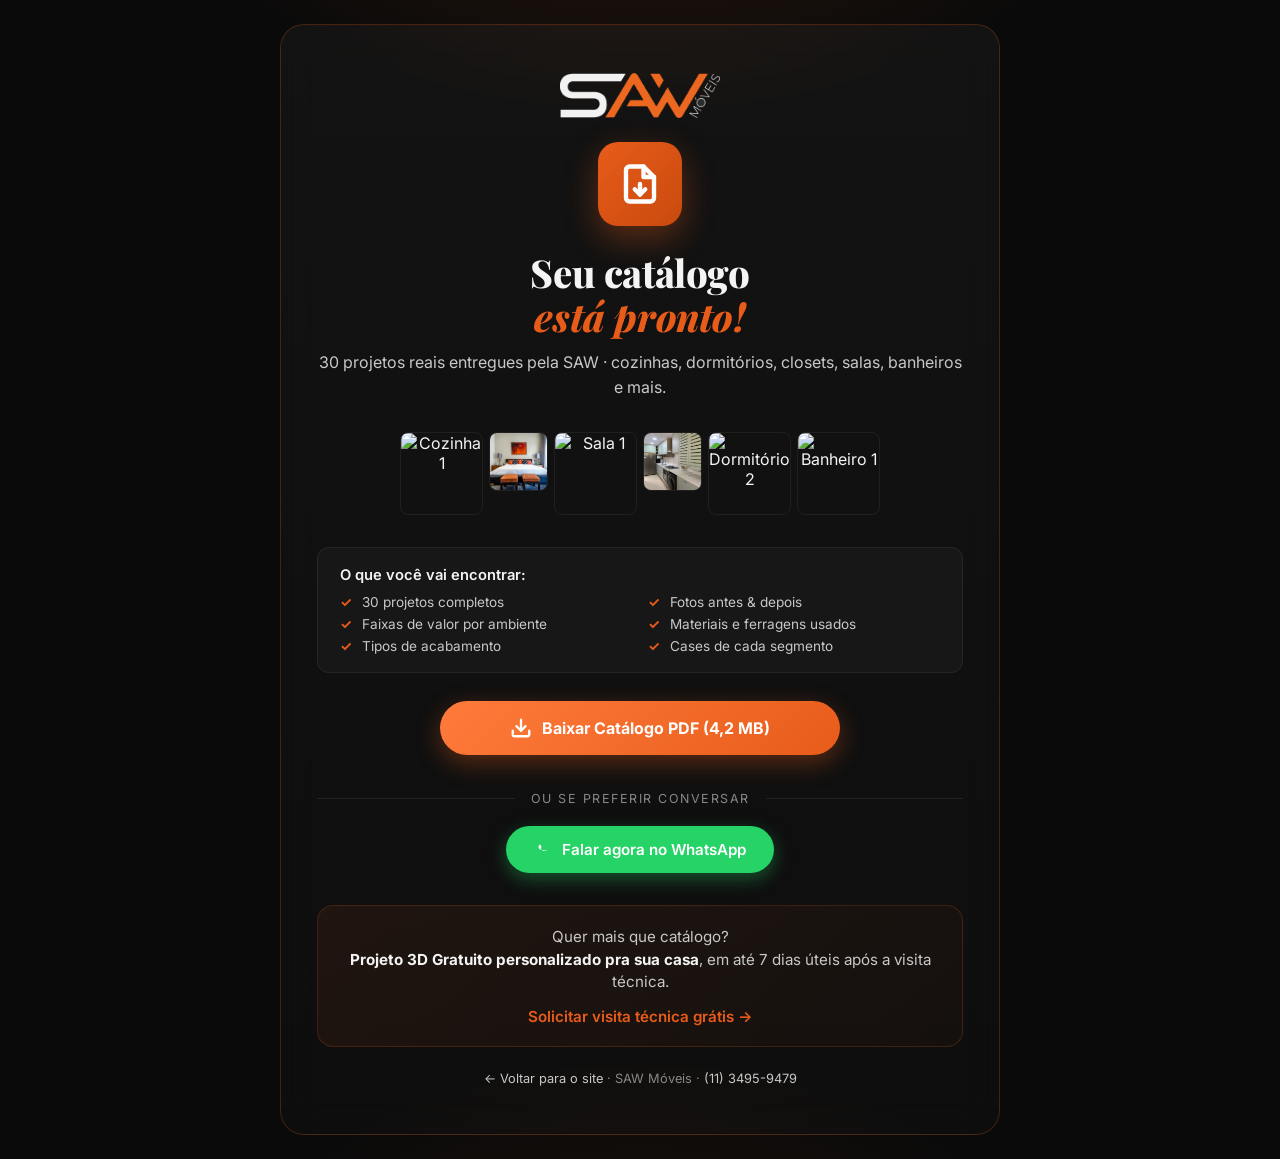
==== commit 4034e7fd: "feat(pages): refatorar obrigado.html + catalogo-saw.html obrigado.html: - Paleta dourada → laranja (" ====
--- a/catalogo-saw.html
+++ b/catalogo-saw.html
@@ -3,11 +3,12 @@
 <head>
   <meta charset="UTF-8" />
   <meta name="viewport" content="width=device-width, initial-scale=1.0" />
-  <title>Seu catálogo está pronto! | SAW Móveis</title>
-  <meta name="description" content="Baixe agora o catálogo PDF com 30 projetos da SAW Móveis." />
+  <title>Seu catálogo está pronto | SAW Móveis</title>
+  <meta name="description" content="Baixe o catálogo PDF com 30 projetos da SAW Móveis." />
   <meta name="robots" content="noindex, nofollow" />
+  <meta name="theme-color" content="#0a0a0a" />
   <link rel="icon" type="image/x-icon" href="assets/favicon.ico" />
-  <link rel="stylesheet" href="style.css" />
+  <link rel="apple-touch-icon" sizes="180x180" href="assets/apple-touch-icon.png" />
   <link rel="preconnect" href="https://fonts.googleapis.com" />
   <link rel="preconnect" href="https://fonts.gstatic.com" crossorigin />
   <link href="https://fonts.googleapis.com/css2?family=Inter:wght@400;500;600;700;800&family=Playfair+Display:wght@700;800&display=swap" rel="stylesheet" />
@@ -18,6 +19,7 @@
     function gtag(){ dataLayer.push(arguments); }
     gtag('js', new Date());
     gtag('config', 'G-VTE07M6DXV');
+    gtag('config', 'AW-18138350559');
   </script>
   <script>
     !function(f,b,e,v,n,t,s){if(f.fbq)return;n=f.fbq=function(){n.callMethod?
@@ -30,149 +32,371 @@
   </script>
 
   <style>
+    *,*::before,*::after { box-sizing: border-box; margin: 0; padding: 0; }
+    :root {
+      --orange: #E85C1A;
+      --orange-light: #FF7B3B;
+      --orange-dark: #C84A0E;
+      --bg-0: #0a0a0a;
+      --bg-1: #111113;
+      --bg-2: #1A1A1C;
+      --text-0: #F4F4F4;
+      --text-1: #C8C8C8;
+      --text-2: #888;
+      --green: #25d366;
+    }
+    html, body {
+      font-family: 'Inter', -apple-system, BlinkMacSystemFont, sans-serif;
+      background: var(--bg-0);
+      color: var(--text-0);
+      min-height: 100vh;
+      overflow-x: hidden;
+    }
     body {
-      font-family: 'Inter', sans-serif;
-      background: linear-gradient(135deg, #111113 0%, #1A1A1C 100%);
-      color: #F4F4F4;
-      min-height: 100vh;
       display: flex;
       flex-direction: column;
       align-items: center;
       justify-content: center;
-      padding: 20px;
-      margin: 0;
-    }
-    .cat-card {
-      max-width: 640px;
+      padding: 24px;
+      background:
+        radial-gradient(ellipse 70% 50% at 50% -20%, rgba(232,92,26,0.18) 0%, transparent 60%),
+        radial-gradient(ellipse 60% 50% at 50% 120%, rgba(232,92,26,0.10) 0%, transparent 60%),
+        var(--bg-0);
+    }
+    .cat {
+      max-width: 720px;
       width: 100%;
-      background: rgba(255, 255, 255, 0.04);
-      border: 1px solid rgba(232, 92, 26, 0.3);
+      background: linear-gradient(180deg, rgba(255,255,255,0.04), rgba(255,255,255,0.02));
+      border: 1px solid rgba(232,92,26,0.25);
       border-radius: 24px;
       padding: 48px 36px;
       text-align: center;
       backdrop-filter: blur(20px);
-    }
-    .cat-card__logo { max-width: 160px; margin: 0 auto 28px; display: block; }
-    .cat-card__check {
-      width: 80px; height: 80px; margin: 0 auto 24px;
-      background: linear-gradient(135deg, #E85C1A 0%, #C04810 100%);
-      border-radius: 50%;
+      animation: fadeUp 0.6s cubic-bezier(0.4,0,0.2,1);
+    }
+    @media (max-width: 540px) {
+      .cat { padding: 36px 22px; border-radius: 18px; }
+    }
+    @keyframes fadeUp {
+      from { opacity: 0; transform: translateY(20px); }
+      to   { opacity: 1; transform: translateY(0); }
+    }
+    .cat__logo { max-width: 160px; margin: 0 auto 24px; display: block; }
+    .cat__icon {
+      width: 84px;
+      height: 84px;
+      margin: 0 auto 24px;
+      background: linear-gradient(135deg, var(--orange), var(--orange-dark));
+      border-radius: 20px;
       display: flex; align-items: center; justify-content: center;
-      animation: pop 0.6s cubic-bezier(0.34, 1.56, 0.64, 1);
+      box-shadow: 0 12px 32px rgba(232,92,26,0.35);
+      animation: pop 0.6s cubic-bezier(0.34, 1.56, 0.64, 1) 0.1s both;
     }
     @keyframes pop {
-      0% { transform: scale(0); }
-      70% { transform: scale(1.1); }
+      0%   { transform: scale(0); }
+      70%  { transform: scale(1.1); }
       100% { transform: scale(1); }
     }
-    h1 {
-      font-family: 'Playfair Display', serif;
-      font-size: 36px; font-weight: 700; margin: 0 0 12px;
-      color: #F46E2A; line-height: 1.1;
-    }
-    .cat-card__sub {
-      font-size: 17px; color: #d0d0d0; margin: 0 0 32px; line-height: 1.5;
-    }
-    .cat-btn {
-      display: inline-flex; align-items: center; justify-content: center; gap: 10px;
-      padding: 18px 36px;
-      background: linear-gradient(135deg, #F46E2A, #E85C1A);
-      color: white; text-decoration: none; border-radius: 50px;
-      font-weight: 700; font-size: 17px; border: none; cursor: pointer;
-      box-shadow: 0 8px 24px rgba(232,92,26,.4);
-      transition: transform .2s, box-shadow .2s;
-      margin-bottom: 24px;
-    }
-    .cat-btn:hover { transform: translateY(-2px); box-shadow: 0 12px 32px rgba(232,92,26,.55); }
-    .cat-divider {
-      display: flex; align-items: center; gap: 16px; color: #6A6A6A;
-      margin: 28px 0; font-size: 12px; text-transform: uppercase; letter-spacing: 1px;
-    }
-    .cat-divider::before, .cat-divider::after {
-      content: ''; flex: 1; height: 1px; background: rgba(255,255,255,.1);
-    }
-    .cat-whatsapp {
-      display: inline-flex; align-items: center; gap: 10px;
+    .cat h1 {
+      font-family: 'Playfair Display', Georgia, serif;
+      font-size: clamp(1.8rem, 4vw, 2.4rem);
+      font-weight: 800;
+      line-height: 1.15;
+      margin-bottom: 12px;
+      letter-spacing: -0.01em;
+      color: var(--text-0);
+    }
+    .cat h1 .accent {
+      color: var(--orange);
+      font-style: italic;
+    }
+    .cat__sub {
+      font-size: 1rem;
+      color: var(--text-1);
+      margin-bottom: 32px;
+      line-height: 1.55;
+    }
+
+    /* Preview do catálogo */
+    .cat__preview {
+      display: grid;
+      grid-template-columns: repeat(6, 1fr);
+      gap: 6px;
+      max-width: 480px;
+      margin: 0 auto 32px;
+    }
+    @media (max-width: 540px) {
+      .cat__preview { grid-template-columns: repeat(3, 1fr); }
+    }
+    .cat__preview img {
+      width: 100%;
+      aspect-ratio: 1/1;
+      object-fit: cover;
+      border-radius: 8px;
+      border: 1px solid rgba(255,255,255,0.06);
+      transition: transform 0.3s;
+    }
+    .cat__preview img:hover { transform: scale(1.05); border-color: var(--orange); }
+    .cat__what {
+      background: rgba(255,255,255,0.03);
+      border: 1px solid rgba(255,255,255,0.06);
+      border-radius: 12px;
+      padding: 18px 22px;
+      margin-bottom: 28px;
+      text-align: left;
+    }
+    .cat__what h3 {
+      font-size: 0.92rem;
+      color: var(--text-0);
+      margin-bottom: 10px;
+      font-weight: 600;
+    }
+    .cat__what ul {
+      list-style: none;
+      padding: 0;
+      display: grid;
+      grid-template-columns: repeat(2, 1fr);
+      gap: 6px 16px;
+    }
+    @media (max-width: 540px) {
+      .cat__what ul { grid-template-columns: 1fr; }
+    }
+    .cat__what li {
+      color: var(--text-1);
+      font-size: 0.85rem;
+      padding-left: 22px;
+      position: relative;
+    }
+    .cat__what li::before {
+      content: '✓';
+      position: absolute;
+      left: 0;
+      color: var(--orange);
+      font-weight: 700;
+    }
+
+    .cat__btn {
+      display: inline-flex;
+      align-items: center;
+      justify-content: center;
+      gap: 10px;
+      padding: 16px 32px;
+      background: linear-gradient(135deg, var(--orange-light), var(--orange));
+      color: white;
+      text-decoration: none;
+      border: none;
+      border-radius: 999px;
+      font-family: inherit;
+      font-weight: 700;
+      font-size: 1rem;
+      cursor: pointer;
+      transition: all 0.25s;
+      box-shadow: 0 8px 24px rgba(232,92,26,0.35);
+      margin-bottom: 16px;
+      width: 100%;
+      max-width: 400px;
+    }
+    .cat__btn:hover {
+      transform: translateY(-2px);
+      box-shadow: 0 12px 32px rgba(232,92,26,0.5);
+    }
+    .cat__btn svg { width: 22px; height: 22px; }
+
+    .cat__divider {
+      display: flex; align-items: center; gap: 16px; color: var(--text-2);
+      margin: 20px 0; font-size: 0.78rem; text-transform: uppercase; letter-spacing: 1.5px;
+    }
+    .cat__divider::before, .cat__divider::after {
+      content: ''; flex: 1; height: 1px; background: rgba(255,255,255,0.08);
+    }
+
+    .cat__whatsapp {
+      display: inline-flex;
+      align-items: center;
+      gap: 10px;
       padding: 14px 28px;
-      background: #25d366; color: white; text-decoration: none;
-      border-radius: 50px; font-weight: 600; font-size: 15px;
-      box-shadow: 0 6px 18px rgba(37,211,102,.35);
-      transition: transform .2s;
-    }
-    .cat-whatsapp:hover { transform: translateY(-2px); }
-    .cat-extras {
-      margin-top: 32px; padding-top: 24px;
-      border-top: 1px solid rgba(255,255,255,.08);
-      font-size: 13px; color: #888; line-height: 1.6;
-    }
-    .cat-extras a { color: #F46E2A; text-decoration: none; font-weight: 600; }
+      background: var(--green);
+      color: white;
+      text-decoration: none;
+      border-radius: 999px;
+      font-weight: 600;
+      font-size: 0.95rem;
+      box-shadow: 0 6px 18px rgba(37,211,102,0.35);
+      transition: transform 0.2s;
+    }
+    .cat__whatsapp:hover { transform: translateY(-2px); }
+    .cat__whatsapp svg { width: 18px; height: 18px; }
+
+    .cat__cta-projeto {
+      margin-top: 32px;
+      padding: 20px;
+      background: linear-gradient(135deg, rgba(232,92,26,0.08), rgba(232,92,26,0.03));
+      border: 1px solid rgba(232,92,26,0.2);
+      border-radius: 16px;
+    }
+    .cat__cta-projeto p {
+      font-size: 0.95rem;
+      color: var(--text-1);
+      margin-bottom: 12px;
+      line-height: 1.5;
+    }
+    .cat__cta-projeto p strong { color: var(--text-0); }
+    .cat__cta-projeto a {
+      color: var(--orange);
+      text-decoration: none;
+      font-weight: 600;
+      font-size: 0.95rem;
+    }
+    .cat__cta-projeto a:hover { color: var(--orange-light); }
+
+    .cat__foot {
+      margin-top: 24px;
+      font-size: 0.8rem;
+      color: var(--text-2);
+    }
+    .cat__foot a { color: var(--text-1); text-decoration: none; }
+    .cat__foot a:hover { color: var(--orange); }
   </style>
 </head>
 <body>
 
-  <div class="cat-card">
-    <img src="assets/logo-principal.png" alt="SAW Móveis" class="cat-card__logo" />
-
-    <div class="cat-card__check">
-      <svg width="42" height="42" viewBox="0 0 24 24" fill="none" stroke="white" stroke-width="3" stroke-linecap="round" stroke-linejoin="round">
-        <polyline points="20 6 9 17 4 12"></polyline>
+  <main class="cat">
+    <img src="assets/logo-principal.png" alt="SAW Móveis" class="cat__logo" />
+
+    <div class="cat__icon" aria-hidden="true">
+      <svg width="42" height="42" viewBox="0 0 24 24" fill="none" stroke="white" stroke-width="2.5" stroke-linecap="round" stroke-linejoin="round">
+        <path d="M14 2H6a2 2 0 00-2 2v16a2 2 0 002 2h12a2 2 0 002-2V8z"/>
+        <polyline points="14 2 14 8 20 8"/>
+        <line x1="12" y1="18" x2="12" y2="12"/>
+        <polyline points="9 15 12 18 15 15"/>
       </svg>
     </div>
 
-    <h1>Seu catálogo está pronto<span id="nomeUser"></span>!</h1>
-    <p class="cat-card__sub">
-      30 projetos reais entregues pela SAW Móveis · cozinhas, dormitórios, closets, salas e mais.
+    <h1>Seu catálogo<span id="nomeUser"></span><br/><span class="accent">está pronto!</span></h1>
+    <p class="cat__sub">
+      30 projetos reais entregues pela SAW · cozinhas, dormitórios, closets, salas, banheiros e mais.
     </p>
 
-    <a href="catalogo-saw-moveis.pdf" download="Catalogo-SAW-Moveis.pdf" class="cat-btn" id="btnDownload">
-      <svg width="22" height="22" viewBox="0 0 24 24" fill="none" stroke="currentColor" stroke-width="2.5" stroke-linecap="round" stroke-linejoin="round"><path d="M21 15v4a2 2 0 01-2 2H5a2 2 0 01-2-2v-4"/><polyline points="7 10 12 15 17 10"/><line x1="12" y1="15" x2="12" y2="3"/></svg>
-      Baixar Catálogo PDF
+    <!-- Preview com 6 thumbnails -->
+    <div class="cat__preview">
+      <img src="fotos/gal-cozinha1.jpg" alt="Cozinha 1" loading="lazy"/>
+      <img src="fotos/gal-dormitorio1.jpg" alt="Dormitório 1" loading="lazy"/>
+      <img src="fotos/gal-sala1.jpg" alt="Sala 1" loading="lazy"/>
+      <img src="fotos/gal-cozinha2.jpg" alt="Cozinha 2" loading="lazy"/>
+      <img src="fotos/gal-dormitorio2.jpg" alt="Dormitório 2" loading="lazy"/>
+      <img src="fotos/gal-banheiro1.jpg" alt="Banheiro 1" loading="lazy"/>
+    </div>
+
+    <!-- O que tem no catálogo -->
+    <div class="cat__what">
+      <h3>O que você vai encontrar:</h3>
+      <ul>
+        <li>30 projetos completos</li>
+        <li>Fotos antes & depois</li>
+        <li>Faixas de valor por ambiente</li>
+        <li>Materiais e ferragens usados</li>
+        <li>Tipos de acabamento</li>
+        <li>Cases de cada segmento</li>
+      </ul>
+    </div>
+
+    <a href="catalogo-saw-moveis.pdf" download="Catalogo-SAW-Moveis.pdf" class="cat__btn" id="btnDownload">
+      <svg viewBox="0 0 24 24" fill="none" stroke="currentColor" stroke-width="2.5" stroke-linecap="round" stroke-linejoin="round"><path d="M21 15v4a2 2 0 01-2 2H5a2 2 0 01-2-2v-4"/><polyline points="7 10 12 15 17 10"/><line x1="12" y1="15" x2="12" y2="3"/></svg>
+      Baixar Catálogo PDF (4,2 MB)
     </a>
 
-    <div class="cat-divider">ou se preferir</div>
-
-    <a id="btnWhatsApp" href="https://wa.me/551134959479" target="_blank" rel="noopener" class="cat-whatsapp">
-      <svg width="20" height="20" viewBox="0 0 24 24" fill="currentColor"><path d="M17.472 14.382c-.297-.149-1.758-.867-2.03-.967-.273-.099-.471-.148-.67.15-.197.297-.767.966-.94 1.164-.173.199-.347.223-.644.075-.297-.15-1.255-.463-2.39-1.475-.883-.788-1.48-1.761-1.653-2.059-.173-.297-.018-.458.13-.606.134-.133.298-.347.446-.52.149-.174.198-.298.298-.497.099-.198.05-.371-.025-.52-.075-.149-.669-1.612-.916-2.207-.242-.579-.487-.5-.669-.51-.173-.008-.371-.01-.57-.01-.198 0-.52.074-.792.372-.272.297-1.04 1.016-1.04 2.479 0 1.462 1.065 2.875 1.213 3.074.149.198 2.096 3.2 5.077 4.487.709.306 1.262.489 1.694.625.712.227 1.36.195 1.871.118.571-.085 1.758-.719 2.006-1.413.248-.694.248-1.289.173-1.413-.074-.124-.272-.198-.57-.347m-5.421 7.403h-.004a9.87 9.87 0 01-5.031-1.378l-.361-.214-3.741.982.998-3.648-.235-.374a9.86 9.86 0 01-1.51-5.26c.001-5.45 4.436-9.884 9.888-9.884 2.64 0 5.122 1.03 6.988 2.898a9.825 9.825 0 012.893 6.994c-.003 5.45-4.437 9.884-9.885 9.884m8.413-18.297A11.815 11.815 0 0012.05 0C5.495 0 .16 5.335.157 11.892c0 2.096.547 4.142 1.588 5.945L.057 24l6.305-1.654a11.882 11.882 0 005.683 1.448h.005c6.554 0 11.89-5.335 11.893-11.893a11.821 11.821 0 00-3.48-8.413z"/></svg>
+    <div class="cat__divider">ou se preferir conversar</div>
+
+    <a id="btnWhatsApp" href="https://wa.me/551134959479" target="_blank" rel="noopener" class="cat__whatsapp">
+      <svg viewBox="0 0 24 24" fill="currentColor"><path d="M17.472 14.382c-.297-.149-1.758-.867-2.03-.967-.273-.099-.471-.148-.67.15-.197.297-.767.966-.94 1.164-.173.199-.347.223-.644.075-.297-.15-1.255-.463-2.39-1.475-.883-.788-1.48-1.761-1.653-2.059-.173-.297-.018-.458.13-.606.134-.133.298-.347.446-.52.149-.174.198-.298.298-.497.099-.198.05-.371-.025-.52-.075-.149-.669-1.612-.916-2.207-.242-.579-.487-.5-.669-.51-.173-.008-.371-.01-.57-.01-.198 0-.52.074-.792.372-.272.297-1.04 1.016-1.04 2.479 0 1.462 1.065 2.875 1.213 3.074z"/></svg>
       Falar agora no WhatsApp
     </a>
 
-    <div class="cat-extras">
-      Quer um <strong>projeto 3D personalizado</strong> da SAW pra sua casa?<br />
-      <a href="/#formulario">Solicite uma visita técnica gratuita →</a>
+    <div class="cat__cta-projeto">
+      <p>Quer mais que catálogo?<br/><strong>Projeto 3D Gratuito personalizado pra sua casa</strong>, em até 7 dias úteis após a visita técnica.</p>
+      <a href="/#formulario">Solicitar visita técnica grátis →</a>
     </div>
-  </div>
+
+    <p class="cat__foot">
+      <a href="/">← Voltar para o site</a> · SAW Móveis · <a href="tel:1134959479">(11) 3495-9479</a>
+    </p>
+  </main>
 
   <script>
-    /* Personaliza saudação se nome veio na URL */
+    /* ── Lê parâmetros da URL ── */
     const params = new URLSearchParams(window.location.search);
-    const nome = params.get('nome') || '';
-    const email = params.get('email') || '';
-    const tel = params.get('telefone') || '';
+    const nome   = (params.get('nome')      || '').trim();
+    const email  = (params.get('email')     || '').trim();
+    const tel    = (params.get('telefone')  || '').trim();
+
+    /* ── Personaliza saudação ── */
     if (nome && nome !== '(sem nome)') {
-      document.getElementById('nomeUser').textContent = ', ' + nome.split(' ')[0];
-    }
-
-    /* Pré-preenche WhatsApp */
+      const primeiro = nome.split(' ')[0];
+      document.getElementById('nomeUser').textContent = ', ' + primeiro;
+    }
+
+    /* ── Failsafe: captura redundante no Worker (se falhou na origem) ── */
+    const CAMPANHAS_API = (location.hostname === 'localhost' || location.hostname === '127.0.0.1')
+      ? 'http://localhost:3000'
+      : 'https://saw-leads.ivan-fbarbosa31.workers.dev';
+
+    if ((nome || email || tel) && (nome !== '(sem nome)' || tel)) {
+      fetch(CAMPANHAS_API + '/leads', {
+        method: 'POST',
+        headers: { 'Content-Type': 'application/json' },
+        body: JSON.stringify({
+          nome: nome || '(sem nome)',
+          telefone: tel || email || '',
+          interesse: 'Catalogo PDF',
+          origem: 'catalogo_failsafe',
+          tags: ['site', 'catalogo', 'lead-frio', 'failsafe'],
+          metadata: { email: email || null, url_params: location.search }
+        })
+      })
+      .then(r => r.json())
+      .then(d => console.log('[catalogo-failsafe] OK:', d?.lead?.id || 'já-existia'))
+      .catch(err => console.warn('[catalogo-failsafe] falhou (silencioso):', err.message));
+    }
+
+    /* ── Dispara evento de lead (catálogo é lead frio mas é lead) ── */
+    if (typeof gtag !== 'undefined') {
+      gtag('event', 'generate_lead', {
+        currency: 'BRL', value: 500,
+        lead_source: 'catalogo_pdf',
+        content_type: 'pdf'
+      });
+    }
+    if (typeof fbq !== 'undefined') {
+      fbq('track', 'Lead', { value: 500, currency: 'BRL', content_category: 'catalogo' });
+    }
+
+    /* ── Mensagem WhatsApp pré-preenchida ── */
     let msg = 'Olá! Acabei de baixar o catálogo da SAW Móveis pelo site.\n\n';
     if (nome && nome !== '(sem nome)') msg += '*Nome:* ' + nome + '\n';
     if (email) msg += '*E-mail:* ' + email + '\n';
-    if (tel) msg += '*WhatsApp:* ' + tel + '\n';
+    if (tel)   msg += '*WhatsApp:* ' + tel + '\n';
     msg += '\nGostaria de saber mais sobre um projeto pra minha casa.';
     document.getElementById('btnWhatsApp').href = 'https://wa.me/551134959479?text=' + encodeURIComponent(msg);
 
-    /* Tracking download */
+    /* ── Tracking dos cliques ── */
     document.getElementById('btnDownload').addEventListener('click', function() {
       if (typeof fbq !== 'undefined') fbq('trackCustom', 'CatalogDownloaded');
       if (typeof gtag !== 'undefined') gtag('event', 'catalog_pdf_downloaded');
     });
-
-    /* Auto-trigger download em 1.5s pro usuário não precisar clicar */
-    setTimeout(() => {
-      const link = document.createElement('a');
-      link.href = 'catalogo-saw-moveis.pdf';
-      link.download = 'Catalogo-SAW-Moveis.pdf';
-      link.click();
-    }, 1500);
+    document.getElementById('btnWhatsApp').addEventListener('click', function() {
+      if (typeof gtag !== 'undefined') gtag('event', 'catalog_whatsapp_click');
+    });
+    document.querySelectorAll('.cat__cta-projeto a').forEach(a => {
+      a.addEventListener('click', function() {
+        if (typeof gtag !== 'undefined') gtag('event', 'catalog_request_visit');
+        if (typeof fbq !== 'undefined') fbq('trackCustom', 'CatalogRequestedVisit');
+      });
+    });
+
+    /* ── Auto-download REMOVIDO ── */
+    /* Decisão UX: usuário precisa decidir baixar. Auto-download em 1.5s era */
+    /* agressivo, browsers bloqueavam, conexões lentas frustravam. */
+    /* O CTA principal está bem destacado, basta 1 clique. */
   </script>
 
 </body>
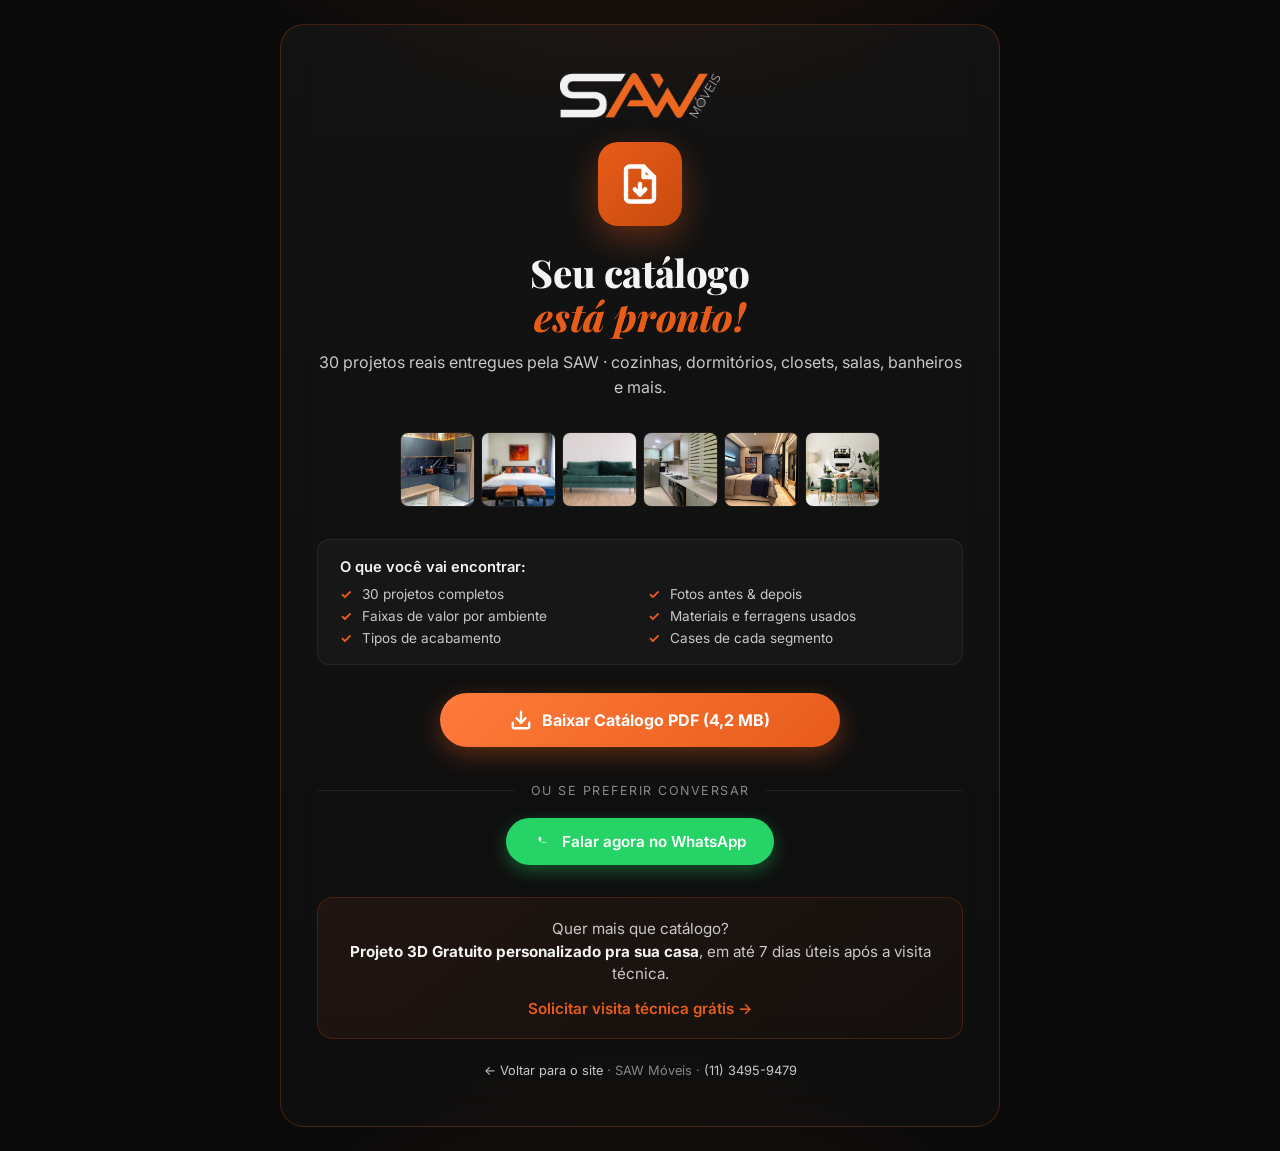
==== commit 9d4a87c9: "fix(catalogo-saw): corrige 3 fotos quebradas no preview (gal-cozinha1, gal-sala1, gal-banheiro1 nao " ====
--- a/catalogo-saw.html
+++ b/catalogo-saw.html
@@ -279,12 +279,12 @@
 
     <!-- Preview com 6 thumbnails -->
     <div class="cat__preview">
-      <img src="fotos/gal-cozinha1.jpg" alt="Cozinha 1" loading="lazy"/>
-      <img src="fotos/gal-dormitorio1.jpg" alt="Dormitório 1" loading="lazy"/>
-      <img src="fotos/gal-sala1.jpg" alt="Sala 1" loading="lazy"/>
+      <img src="fotos/gal-cozinha.jpg" alt="Cozinha" loading="lazy"/>
+      <img src="fotos/gal-dormitorio1.jpg" alt="Dormitório" loading="lazy"/>
+      <img src="fotos/gal-sala.jpg" alt="Sala" loading="lazy"/>
       <img src="fotos/gal-cozinha2.jpg" alt="Cozinha 2" loading="lazy"/>
-      <img src="fotos/gal-dormitorio2.jpg" alt="Dormitório 2" loading="lazy"/>
-      <img src="fotos/gal-banheiro1.jpg" alt="Banheiro 1" loading="lazy"/>
+      <img src="fotos/gal-dormitorio-v2.jpg" alt="Dormitório 2" loading="lazy"/>
+      <img src="fotos/gal-jantar.jpg" alt="Jantar" loading="lazy"/>
     </div>
 
     <!-- O que tem no catálogo -->
